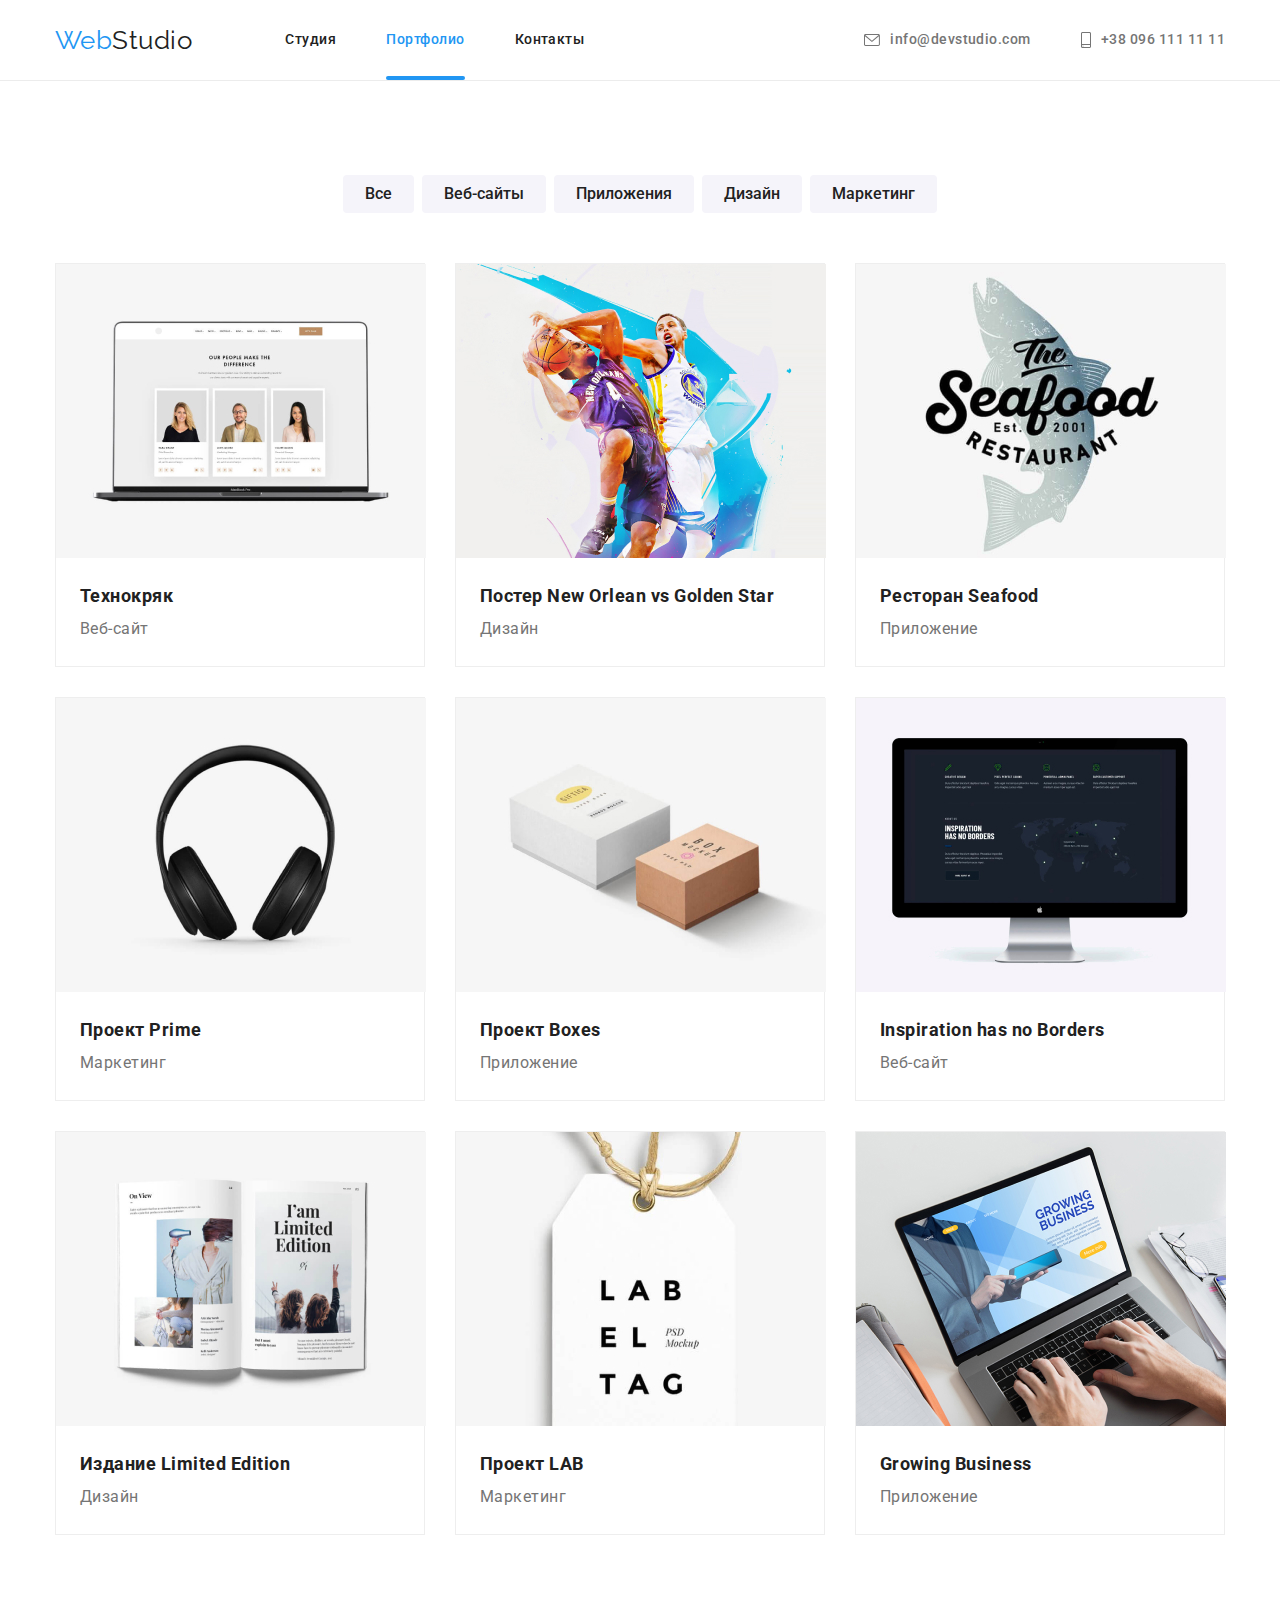
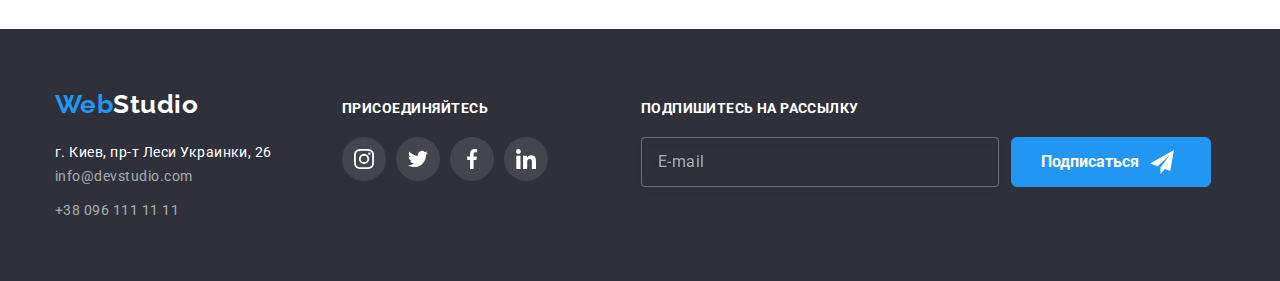
==== portfolio.html @ 1f278dd3 "copied all aspects" ====
<!DOCTYPE html>
<html lang="ru">
<head>
    <meta charset="UTF-8">
    <meta http-equiv="X-UA-Compatible" content="IE=edge">
    <meta name="viewport" content="width=device-width, initial-scale=1.0">
    <link href="https://fonts.googleapis.com/css2?family=Raleway:wght@700&family=Roboto:wght@400;500;700;900&display=swap"
            rel="stylesheet">
    <link rel="stylesheet" href="https://cdnjs.cloudflare.com/ajax/libs/modern-normalize/1.1.0/modern-normalize.min.css">
    <link rel="stylesheet" href="./css/styles.css">
    <title>Portfolio</title>
</head>
<body>

<main>
    <header class="page-header">
        <div class="container main-nav">
            <a href="index.html" class="logo"><span class="title">Web</span>Studio</a>
            <nav>
                <ul class="site-nav list">
                    <li class="item"><a href="./index.html" class="site-nav-link">Студия</a></li>
                    <li class="item"><a href="./portfolio.html" class="site-nav-link current">Портфолио</a></li>
                    <li class="item"><a href="" class="site-nav-link">Контакты</a></li>
                </ul>
            </nav>
            <ul class="nav-contact list">
                <li class="item"><a class="nav-contact-link mail" href="mailto:info@devstudio.com">
                        <svg class="nav-contact-icon" width="16" height="12">
                            <use href="./imgs/sprite.svg#envelope"></use>
                        </svg>
                        info@devstudio.com</a></li>
                <li class="item"><a class="nav-contact-link phone" href="tel:+380961111111">
                        <svg class="nav-contact-icon" width="10" height="16">
                            <use href="./imgs/sprite.svg#smartphone"></use>
                        </svg>
                        +38 096 111 11 11</a></li>
            </ul>
        </div>
        
        <div class="border"></div>
    </header>
        <section class="section">
            <div class="container">
                <ul class="select-list list">
                    <li class="item"><button type="button" class="select-button">Все</button></li>
                    <li class="item"><button type="button" class="select-button">Веб-сайты</button></li>
                    <li class="item"><button type="button" class="select-button">Приложения</button></li>
                    <li class="item"><button type="button" class="select-button">Дизайн</button></li>
                    <li class="item"><button type="button" class="select-button">Маркетинг</button></li>
                </ul>
            </div>
                <div class="container">
                    <ul class="portfolio-list list">
                        <li class="item">
                            <div class="portfolio-img">
                                <img src="./imgs/techno.jpg" alt="Технокряк" width="370" height="294">
                                <div class="overlay">
                                    <p>Технокряк это современная площадка распространения коронавируса. Компании используют эту платформу для
                                        цифрового
                                        шпионажа и атак на защищённые сервера конкурентов.</p>
                                </div>
                            </div>
                            <div class="portfolio-content">
                                <h3 class="portfolio-title">Технокряк</h3>
                                <p class="portfolio-text">Веб-сайт</p>
                            </div>
                        </li>
                        <li class="item">
                            <div class="portfolio-img">
                                <img src="./imgs/ball.jpg" alt="Постер Баскетбольной Игры" width="370" height="294">
                                <div class="overlay">
                                    <p>Технокряк это современная площадка распространения коронавируса. Компании используют эту платформу для
                                        цифрового
                                        шпионажа и атак на защищённые сервера конкурентов.</p>
                                </div>
                            </div>
                            <div class="portfolio-content">
                                <h3 class="portfolio-title">Постер New Orlean vs Golden Star</h3>
                                <p class="portfolio-text">Дизайн</p>
                            </div>
                        </li>
                        <li class="item">
                            <div class="portfolio-img">
                                <img src="./imgs/seafood.jpg" alt="Логотип ресторана сифуд" width="370" height="294">
                                <div class="overlay">
                                    <p>Технокряк это современная площадка распространения коронавируса. Компании используют эту платформу для
                                        цифрового
                                        шпионажа и атак на защищённые сервера конкурентов.</p>
                                </div>
                            </div>
                            <div class="portfolio-content">
                                <h3 class="portfolio-title">Ресторан Seafood</h3>
                                <p class="portfolio-text">Приложение</p>
                            </div>
                        </li>
                        <li class="item">
                            <div class="portfolio-img">
                                <img src="./imgs/headphones.jpg" alt="Наушники" width="370" height="294">
                                <div class="overlay">
                                    <p>Технокряк это современная площадка распространения коронавируса. Компании используют эту платформу для
                                        цифрового
                                        шпионажа и атак на защищённые сервера конкурентов.</p>
                                </div>
                            </div>
                            <div class="portfolio-content">
                                <h3 class="portfolio-title">Проект Prime</h3>
                                <p class="portfolio-text">Маркетинг</p>
                            </div>
                        </li>
                        <li class="item">
                            <div class="portfolio-img">
                                <img src="./imgs/boxes.jpg" alt="Коробки" width="370" height="294">
                                <div class="overlay">
                                    <p>Технокряк это современная площадка распространения коронавируса. Компании используют эту платформу для
                                        цифрового
                                        шпионажа и атак на защищённые сервера конкурентов.</p>
                                </div>
                            </div>
                            <div class="portfolio-content">
                                <h3 class="portfolio-title">Проект Boxes</h3>
                                <p class="portfolio-text">Приложение</p>
                            </div>
                        </li>
                        <li class="item">
                            <div class="portfolio-img">
                                <img src="./imgs/insp.jpg" alt="Компьютер" width="370" height="294">
                                <div class="overlay">
                                    <p>Технокряк это современная площадка распространения коронавируса. Компании используют эту платформу для
                                        цифрового
                                        шпионажа и атак на защищённые сервера конкурентов.</p>
                                </div>
                            </div>
                            <div class="portfolio-content">
                                <h3 class="portfolio-title">Inspiration has no Borders</h3>
                                <p class="portfolio-text">Веб-сайт</p>
                            </div>
                        </li>
                        <li class="item">
                            <div class="portfolio-img">
                                <img src="./imgs/limited-edition.jpg" alt="Журнал" width="370" height="294">
                                <div class="overlay">
                                    <p>Технокряк это современная площадка распространения коронавируса. Компании используют эту платформу для
                                        цифрового
                                        шпионажа и атак на защищённые сервера конкурентов.</p>
                                </div>
                            </div>
                            <div class="portfolio-content">
                                <h3 class="portfolio-title">Издание Limited Edition</h3>
                                <p class="portfolio-text">Дизайн</p>
                            </div>
                        </li>
                        <li class="item">
                            <div class="portfolio-img">
                                <img src="./imgs/lab-tag.jpg" alt="Лейбл" width="370" height="294">
                                <div class="overlay">
                                    <p>Технокряк это современная площадка распространения коронавируса. Компании используют эту платформу для
                                        цифрового
                                        шпионажа и атак на защищённые сервера конкурентов.</p>
                                </div>
                            </div>
                            <div class="portfolio-content">
                                <h3 class="portfolio-title">Проект LAB</h3>
                                <p class="portfolio-text">Маркетинг</p>
                            </div>
                        </li>
                        <li class="item">
                            <div class="portfolio-img">
                                <img src="./imgs/business.jpg" alt="Лэптоп" width="370" height="294">
                                <div class="overlay">
                                    <p>Технокряк это современная площадка распространения коронавируса. Компании используют эту платформу для
                                        цифрового
                                        шпионажа и атак на защищённые сервера конкурентов.</p>
                                </div>
                            </div>
                            <div class="portfolio-content">
                                <h3 class="portfolio-title">Growing Business</h3>
                                <p class="portfolio-text">Приложение</p>
                            </div>
                        </li>
                    </ul>
                </div>
        </section>


    </main>

    <footer class="foot">
        <div class="container container-footer">
            <div class="footer">
                <a href="./index.html" class="foot-logo"><span class="title">Web</span>Studio</a>
                <ul class="foot-list list">
                    <li>
                        <address class="foot-address">г. Киев, пр-т Леси Украинки, 26</address>
                    </li>
                    <li class="item"><a href="mailto:info@devstudio.com" class="foot-contact-link">info@devstudio.com</a>
                    </li>
                    <li class="item"><a href="tel:+380961111111" class="foot-contact-link">+38 096 111 11 11</a></li>
                </ul>
            </div>
            <div class="footer footer-join">
                <h2 class="join-title">присоединяйтесь</h2>
                <ul class="join-list list">
                    <li class="item">
                        <a class="footer-join-link" href="">
                            <svg class="join-logo" width="20px" height="20px">
                                <use href="./imgs/sprite.svg#instagram"></use>
                            </svg>
                        </a>
                    </li>
                    <li class="item">
                        <a class="footer-join-link" href="">
                            <svg class="join-logo" width="20px" height="20px">
                                <use href="./imgs/sprite.svg#twitter"></use>
                            </svg>
                        </a>
                    </li>
                    <li class="item">
                        <a class="footer-join-link" href="">
                            <svg class="join-logo" width="20px" height="20px">
                                <use href="./imgs/sprite.svg#facebook"></use>
                            </svg>
                        </a>
                    </li>
                    <li class="item">
                        <a class="footer-join-link" href="">
                            <svg class="join-logo" width="20px" height="20px">
                                <use href="./imgs/sprite.svg#linkedin"></use>
                            </svg>
                        </a>
                    </li>
                </ul>
            </div>
            <div class="footer footer-singup">
                <h2 class="signup-title">
                    Подпишитесь на рассылку</h2>
                <form class="signup-form">
                    <label for="signup-label"></label>
                    <input type="mail" class="signup-input" name="mail" id="mail" placeholder="E-mail">
                    <button type="submit" class="signup-button">Подписаться
                        <svg class="signup-icon" width="24" height="24">
                            <use href="./imgs/sprite.svg#send-icon"></use>
                        </svg>
                    </button>
                </form>
            </div>
        </div>
    </footer>

    
</body>
</html>
---- css/styles.css ----
/* main text color #212121 */
/* secondary text color #757575 */
/* accent color #2196F3 */
/* white #ffffff */
/* main bgc #E5E5E5 */
/* footer bcg #ffffff */
/* hero+footer bcg #2F303A */
/* sect our team bcg #F5F4FA */
:root {
  --title-text-color: #212121;
  --secondary-text-color: #757575;
  --accent-color: #2196f3;
  --white-color: #ffffff;
  --timing-function: cubic-bezier(0.4, 0, 0.2, 1);
}

/* body */
body {
  color: var(--secondary-text-color);
  background-color: var(--white-color);
  font-style: normal;
  font-weight: 400;
  font-family: roboto;
  letter-spacing: 0.03em;
}

h1,
h2,
h3,
h4,
h5,
h6 {
  margin: 0;
}

p {
  margin: 0;
  padding: 0;
}

.section {
  padding-top: 94px;
  padding-bottom: 94px;
}

.padding {
  padding-top: 94px;
}

.section-title {
  margin-bottom: 50px;
  margin-top: 0;

  color: var(--title-text-color);
  font-weight: 700;
  font-size: 36px;
  line-height: 1.67;
  text-align: center;
}

.section.no-padding {
  padding-top: 0;
}

.container {
  /* outline: 1px solid tomato; */

  margin-left: auto;
  margin-right: auto;
  width: 1200px;
  padding-right: 15px;
  padding-left: 15px;
}

.list {
  margin: 0;
  padding: 0;

  list-style: none;
}

.site-nav-link.current {
  color: var(--accent-color);
}

/* logo */

.title {
  color: var(--accent-color);
  font-family: raleway;
  font-size: 26px;
  line-height: 1.19;
}
.logo {
  color: var(--title-text-color);
  font-family: raleway;
  font-size: 26px;
  line-height: 1.19;
  text-decoration: none;

  margin-right: 93px;
}

/* nav */

.main-nav {
  display: flex;
  align-items: center;
}

.site-nav {
  display: flex;
}

.site-nav > .item:not(:last-child) {
  margin-right: 50px;
}

/* .site-nav-link:not(:last-child) {
  margin-left: 25px;
} */

.nav-contact {
  display: flex;
  margin-left: auto;
  justify-content: flex-end;
}

.nav-contact > .item:not(:last-child) {
  margin-right: 50px;
}

.site-nav-link {
  position: relative;

  display: block;
  padding-top: 32px;
  padding-bottom: 32px;

  text-decoration: none;
  color: var(--title-text-color);
  font-weight: 500;
  font-size: 14px;
  line-height: 1.14;

  transition: color 250ms var(--timing-function);
}

.site-nav-link:hover,
.site-nav-link:focus {
  color: var(--accent-color);
  text-decoration: none;
}

.site-nav-link.current::after {
  content: "";
  position: absolute;
  bottom: 0;
  left: 0;

  width: 100%;
  height: 4px;
  display: block;

  background-color: var(--accent-color);
  border-radius: 4px;
}

.nav-contact-link {
  display: inline-flex;
  align-items: center;

  padding-top: 32px;
  padding-bottom: 32px;

  color: var(--secondary-text-color);
  fill: var(--secondary-text-color);
  text-decoration: none;

  font-weight: 500;
  font-size: 14px;
  line-height: 1.14;

  transition: color 250ms var(--timing-function),
    fill 250ms var(--timing-function);
}

.nav-contact-icon {
  margin-right: 10px;
}

.nav-contact-link:hover,
.nav-contact-link:focus {
  color: var(--accent-color);
  text-decoration: none;
  fill: var(--accent-color);
}

/* hero */

.hero {
  text-align: center;

  padding-top: 200px;
  padding-bottom: 200px;

  max-width: 1600px;
  height: 600px;
  background-image: linear-gradient(
      to right,
      rgba(47, 48, 58, 0.4),
      rgba(47, 48, 58, 0.4)
    ),
    url(../imgs/hero-bcg.jpg);

  background-position: center;
  background-size: cover;
  background-repeat: no-repeat;
  background-color: #2f303a;

  margin: 0 auto;
}

.hero-title {
  color: var(--white-color);

  font-weight: 900;
  font-size: 44px;
  line-height: 1.36;

  margin-top: 0;
  margin-bottom: 30px;

  text-align: center;
  text-transform: uppercase;
}

.button {
  display: inline-block;
  border: 1px solid var(--accent-color);
  border-radius: 6px;
  padding: 10px 32px;
  min-width: 200px;

  font-family: roboto;
  font-weight: 700;
  font-size: 16px;
  line-height: 1.87;

  text-align: center;

  cursor: pointer;

  background-color: var(--accent-color);
  color: var(--white-color);
}

/* spec */

.spec-list {
  display: flex;
  width: 1170px;
}

.spec-list > .item:not(:last-child) {
  margin-right: 30px;
}

.spec-list-title {
  color: var(--title-text-color);

  font-weight: 700;
  font-size: 14px;
  line-height: 1.14;
  text-transform: uppercase;

  margin-bottom: 10px;
}

.spec-list > .item {
  width: 270px;
  padding: 0;
}

.spec-list > .item::before {
  margin-bottom: 30px;
}

.spec-list > .item:nth-child(1):before {
  display: block;
  content: "";
  background-image: url(../imgs/attention-detail.svg);
  width: 270px;
  height: 120px;
  background-position: center;
  background-size: contain;
}

.spec-list > .item:nth-child(2):before {
  display: block;
  content: "";
  background-image: url(../imgs/punctuality.svg);
  width: 270px;
  height: 120px;
  background-position: center;
  background-size: contain;
}

.spec-list > .item:nth-child(3):before {
  display: block;
  content: "";
  background-image: url(../imgs/planning.svg);
  width: 270px;
  height: 120px;
  background-position: center;
  background-size: contain;
}

.spec-list > .item:nth-child(4):before {
  display: block;
  content: "";
  background-image: url(../imgs/modern-tech.svg);
  width: 270px;
  height: 120px;
  background-position: center;
  background-size: contain;
}

.spec-list-text {
  font-size: 14px;
  line-height: 1.71;
  margin: 0;
}

/* work */

.work-list {
  display: flex;
}

.work-list > .item {
  width: 370px;
  margin-bottom: 0;
}

.work-list > .item:not(:last-child) {
  margin-right: 30px;
}

/* team */

.team-list {
  display: flex;
  margin-right: auto;
  margin-left: auto;
}

.team-name,
.team-text {
  text-align: center;
}

.team-list > .item:not(:last-child) {
  margin-right: 30px;
}

.team-list > .item {
  background-color: var(--white-color);
  box-shadow: 0px 1px 3px rgba(0, 0, 0, 0.12), 0px 1px 1px rgba(0, 0, 0, 0.14),
    0px 2px 1px rgba(0, 0, 0, 0.2);
}

.team-bcg {
  background-color: #f5f4fa;
}

.team-name {
  margin-bottom: 10px;
  padding: 0;

  color: var(--title-text-color);

  font-weight: 500;
  font-size: 16px;
  line-height: 1.19;
  text-decoration: none;
}

.team-text {
  padding: 0;
  margin-bottom: 16px;

  color: var(--secondary-text-color);

  font-size: 16px;
  line-height: 1.19;
  text-decoration: none;
}

.team-link-list {
  display: flex;
  justify-content: center;
}

.team-info {
  padding-top: 30px;
  padding-bottom: 30px;
}

.team-link-list > .item:not(:last-child) {
  margin-right: 10px;
}

.social-link {
  display: inline-block;
  background-color: transparent;
  width: 44px;
  height: 44px;
  border-radius: 50%;

  transition: background-color 250ms var(--timing-function);
}

.social-link:hover,
.social-link:focus {
  width: 44px;
  height: 44px;
  background-color: var(--accent-color);
}

.social-link:hover .link-icon,
.social-link:focus .link-icon {
  fill: var(--white-color);
}

.link-icon {
  margin: 12px;
  fill: #afb1b8;

  transition: fill 250ms var(--timing-function);
}

/* clients */

.clients-list {
  display: flex;
  justify-content: center;
}

.clients-list > .item:not(:last-child) {
  margin-right: 30px;
}

/* .clients-list > .item {
  border: 1px solid #afb1b8;
  border-radius: 4px;
} */

/* .clients-list > .item:hover,
.clients-list > .item:focus {
  border-color: var(--accent-color);
} */

.client-link {
  display: inline-block;

  width: 170px;
  height: 92px;

  fill: #afb1b8;
  border: 1px solid #afb1b8;
  border-radius: 4px;

  transition: fill 250ms var(--timing-function),
    border-color 250ms var(--timing-function);
}

.client-link:hover,
.client-link:focus {
  fill: var(--accent-color);

  border-color: var(--accent-color);
}

/* .clients-icon {
  fill: #afb1b8;

  border: 1px solid #afb1b8;

  border-radius: 4px;
} */

/* .clients-icon:hover,
.clients-icon:focus {
  fill: var(--accent-color);

  border-color: var(--accent-color);
} */

/* footer */

.foot {
  background-color: #2f303a;
  height: 252px;

  padding-top: 60px;
  padding-bottom: 60px;
}

.container-footer {
  display: flex;

  align-items: baseline;
}

.foot-address {
  color: var(--white-color);

  font-style: normal;
  font-size: 14px;
  line-height: 1.74;
}

.foot-logo {
  display: inline-block;
  margin-bottom: 20px;

  color: var(--white-color);
  font-family: Raleway;
  font-weight: 700;
  font-size: 26px;
  line-height: 1.19;
  text-decoration: none;
}

.foot-contact-link {
  display: inline-block;
  color: rgba(255, 255, 255, 0.6);

  font-weight: 400;
  font-size: 14px;
  line-height: 1.74;
  text-decoration: none;

  transition: color 250ms var(--timing-function);
}

.foot-list > .item:not(:last-child) {
  margin-bottom: 9px;
}

.foot-contact-link:hover,
.foot-contact-link:focus {
  color: var(--accent-color);
  text-decoration: none;
}

/* join */

.footer {
  display: flex;

  flex-direction: column;
}

.footer-join {
  margin-left: 70px;
}

.join-title {
  color: var(--white-color);
  text-transform: uppercase;
  font-weight: 700;
  font-size: 14px;
  line-height: 1.14;

  margin-bottom: 20px;
}

.join-list {
  display: flex;
  justify-content: center;
}

.join-list > .item:not(:last-child) {
  margin-right: 10px;
}

.footer-join-link {
  display: inline-block;

  background-color: rgba(255, 255, 255, 0.1);
  width: 44px;
  height: 44px;
  border-radius: 50%;

  transition: background-color 250ms var(--timing-function);
}

.footer-join-link:hover,
.footer-join-link:focus {
  background-color: var(--accent-color);
  width: 44px;
  height: 44px;
  border-radius: 50%;
}

.join-logo {
  margin: 12px;
  fill: var(--white-color);
}

/* portfolio */

.select-list {
  display: flex;
  margin-bottom: 50px;
  justify-content: center;
}

.select-list > .item:not(:last-child) {
  margin-right: 8px;
}

.select-button {
  padding-top: 6px;
  padding-bottom: 6px;
  padding-left: 22px;
  padding-right: 22px;

  border: transparent;
  border-radius: 4px;
}

/* portfolio buttons */

.select-button {
  background-color: #f5f4fa;
  color: var(--title-text-color);
  font-family: Roboto;
  font-style: normal;
  font-weight: 500;
  font-size: 16px;
  line-height: 1.62;

  transition: background-color 250ms var(--timing-function),
    color 250ms var(--timing-function);
}

.select-button:hover,
.select-button:focus {
  background-color: var(--accent-color);
  color: var(--white-color);
  cursor: pointer;
}

/* portfolio list */
.portfolio-title {
  color: var(--title-text-color);

  font-weight: 700;
  font-size: 18px;
  line-height: 2;
}

.portfolio-content {
  padding-top: 20px;
  padding-bottom: 20px;
  padding-left: 24px;
}

.portfolio-text {
  font-size: 16px;
  line-height: 1.88;
}

.portfolio-list {
  display: flex;
  flex-wrap: wrap;
}

.portfolio-list > .item:not(:nth-child(3n)) {
  margin-right: 30px;
}

.portfolio-list > .item {
  /* margin-bottom: 30px; */
  width: 370px;
  height: 404px;
  border: 1px solid rgba(238, 238, 238, 1);

  transition: box-shadow 250ms var(--timing-function);
}

.portfolio-list > .item:nth-child(-n + 6) {
  margin-bottom: 30px;
}

.portfolio-list > .item:hover {
  box-shadow: 0px 1px 1px rgba(0, 0, 0, 0.12), 0px 4px 4px rgba(0, 0, 0, 0.06),
    1px 4px 6px rgba(0, 0, 0, 0.16);
}

.portfolio-img {
  overflow: hidden;
  position: relative;
  width: 370px;
  height: 294px;
}

.overlay {
  position: absolute;
  top: 0;
  bottom: 0;
  width: 100%;
  height: 100%;
  background-color: rgba(33, 150, 243, 0.9);
  transform: translateY(100%);
  transition: transform 250ms var(--timing-function);
}

.portfolio-list > .item:hover .overlay {
  transform: translateY(0);
}

.overlay > p {
  color: var(--white-color);
  padding: 0;
  margin: 63px 24px;
  font-size: 18px;
  line-height: 1.56;
}

.border {
  border-bottom: 1px solid rgba(236, 236, 236, 1);
  width: 100%;
}

/* backdrop + modal */
.backdrop {
  position: fixed;
  top: 0;
  left: 0;
  width: 100%;
  height: 100%;

  background-color: rgba(0, 0, 0, 0.2);

  opacity: 1;

  transition: opacity 250ms var(--timing-function);
}

.backdrop.is-hidden {
  opacity: 0;
  pointer-events: none;
}

.backdrop.is-hidden .modal {
  transform: translate(-50%, -50%) scale(0.9);
}

.modal {
  position: absolute;
  top: 50%;
  left: 50%;
  transform: translate(-50%, -50%) scale(1);
  min-width: 528px;
  min-height: 581px;

  border-radius: 4px;

  background-color: #fff;

  transition: transform 250ms var(--timing-function);
}

.close-button {
  position: absolute;
  top: 8px;
  right: 8px;
  background-color: transparent;
  width: 30px;
  height: 30px;
  border: 1px solid rgba(0, 0, 0, 0.1);
  border-radius: 50%;
}

.close-button:hover .close-icon,
.close-button:focus .close-icon {
  fill: var(--accent-color);
}

.close-icon {
  position: absolute;
  top: 8px;
  right: 8px;
  fill: black;
}

/* -----FORM----- */

.modal-content {
  padding-top: 50px;
  padding-left: 30px;
  padding-right: 30px;
  padding-bottom: 30px;
}

.modal-title {
  color: var(--title-text-color);
  font-weight: 700;
  font-size: 20px;
  line-height: 1.15;
  text-align: center;
}

.callback-form {
  width: 448px;

  margin-top: 12px;
  margin-right: auto;
  margin-left: auto;
}

.form-field {
  position: relative;
  display: flex;
  flex-direction: column;
  margin-bottom: 10px;
  transition: color 250ms var(--timing-function);
}

.form-field:hover,
.form-field:focus {
  color: var(--accent-color);
}

.form-field label {
  color: var(--secondary-text-color);

  margin-bottom: 4px;

  font-size: 12px;
  line-height: 1.16;
}

.input-wrap {
  position: relative;
}

.form-input {
  width: 448px;
  height: 40px;

  padding: 12px;

  padding-left: 42px;

  font-size: 12px;
  line-height: 1.16;

  border: 1px solid rgba(33, 33, 33, 0.2);
  border-radius: 4px;
}

.form-input:focus {
  border: 1px solid var(--accent-color);

  outline: none;
}

.form-field:focus-within .form-icon {
  fill: var(--accent-color);
}

.form-field:focus-within {
  border-color: var(--accent-color);
}

.form-field textarea {
  position: relative;

  width: 448px;
  height: 120px;

  font-size: 12px;

  padding: 12px;

  border: 1px solid rgba(33, 33, 33, 0.2);
  border-radius: 4px;

  resize: none;
}

.form-field textarea:focus {
  border: 1px solid var(--accent-color);
  outline: none;
}

.form-field textarea::placeholder {
  color: rgba(117, 117, 117, 0.5);
  font-size: 12px;
  line-height: 1.16;
}

.form-icon {
  position: absolute;
  top: 50%;
  left: 12px;

  transform: translateY(-50%);

  fill: var(--title-text-color);
}

.policy-form {
  text-align: center;
  font-weight: 400;
  font-size: 14px;
  line-height: 1.71;
  letter-spacing: 0.03em;

  margin-top: 20px;
  margin-bottom: 30px;
}

.checkbox {
  -webkit-appearance: none;
  -moz-appearance: none;
  appearance: none;

  position: absolute;
}

.policy-form label {
  display: inline-flex;
  align-items: center;
}

.policy-icon {
  display: inline-block;

  align-items: center;

  margin-right: 8.38px;

  border: 2px solid black;
  width: 16px;
  height: 15px;
  border-radius: 2px;
}

.checkbox:checked + .policy-icon {
  border-color: transparent;
  background-color: var(--accent-color);

  background-image: url(../imgs/check.svg);
  padding: 3px;
  background-size: contain;
  /* background-origin: border-box; */

  background-repeat: no-repeat;
  border-radius: 2px;
}

.agreement-link {
  display: inline;

  color: var(--accent-color);

  margin-left: 5px;
}

.submit-button {
  width: 200px;
  height: 50px;

  margin-left: 124px;

  box-shadow: 0px 4px 4px rgba(0, 0, 0, 0.15);
}

/* ----SIGNUP ------*/

.signup-title {
  margin-left: 93px;
  margin-bottom: 20px;

  font-weight: 700;
  font-size: 14px;
  line-height: 1.14;
  letter-spacing: 0.03em;
  text-transform: uppercase;

  color: #ffffff;
}

.signup-form {
  margin-left: 93px;

  display: flex;

  align-items: center;
}

.signup-input {
  height: 50px;
  width: 358px;

  padding-left: 16px;

  color: var(--white-color);

  background-color: transparent;

  border: 1px solid rgba(255, 255, 255, 0.3);
  filter: drop-shadow(0px 4px 4px rgba(0, 0, 0, 0.15));
  border-radius: 4px;
}

.signup-input::placeholder {
  font-weight: normal;
  font-size: 16px;
  line-height: 1.25;
  letter-spacing: 0.03em;

  color: rgba(255, 255, 255, 0.6);
}

.signup-input:focus {
  border: 1px solid var(--accent-color);
  outline: none;
}

.signup-button {
  display: flex;
  align-items: center;

  margin-left: 12px;

  border: 1px solid var(--accent-color);
  border-radius: 6px;
  padding-top: 10px;
  padding-bottom: 10px;
  padding-left: 29px;

  width: 200px;
  height: 50px;

  font-family: roboto;
  font-weight: 700;
  font-size: 16px;
  line-height: 1.87;

  text-align: center;

  cursor: pointer;

  background-color: var(--accent-color);
  color: var(--white-color);
  fill: var(--white-color);
}

.signup-icon {
  margin-left: 11px;
}
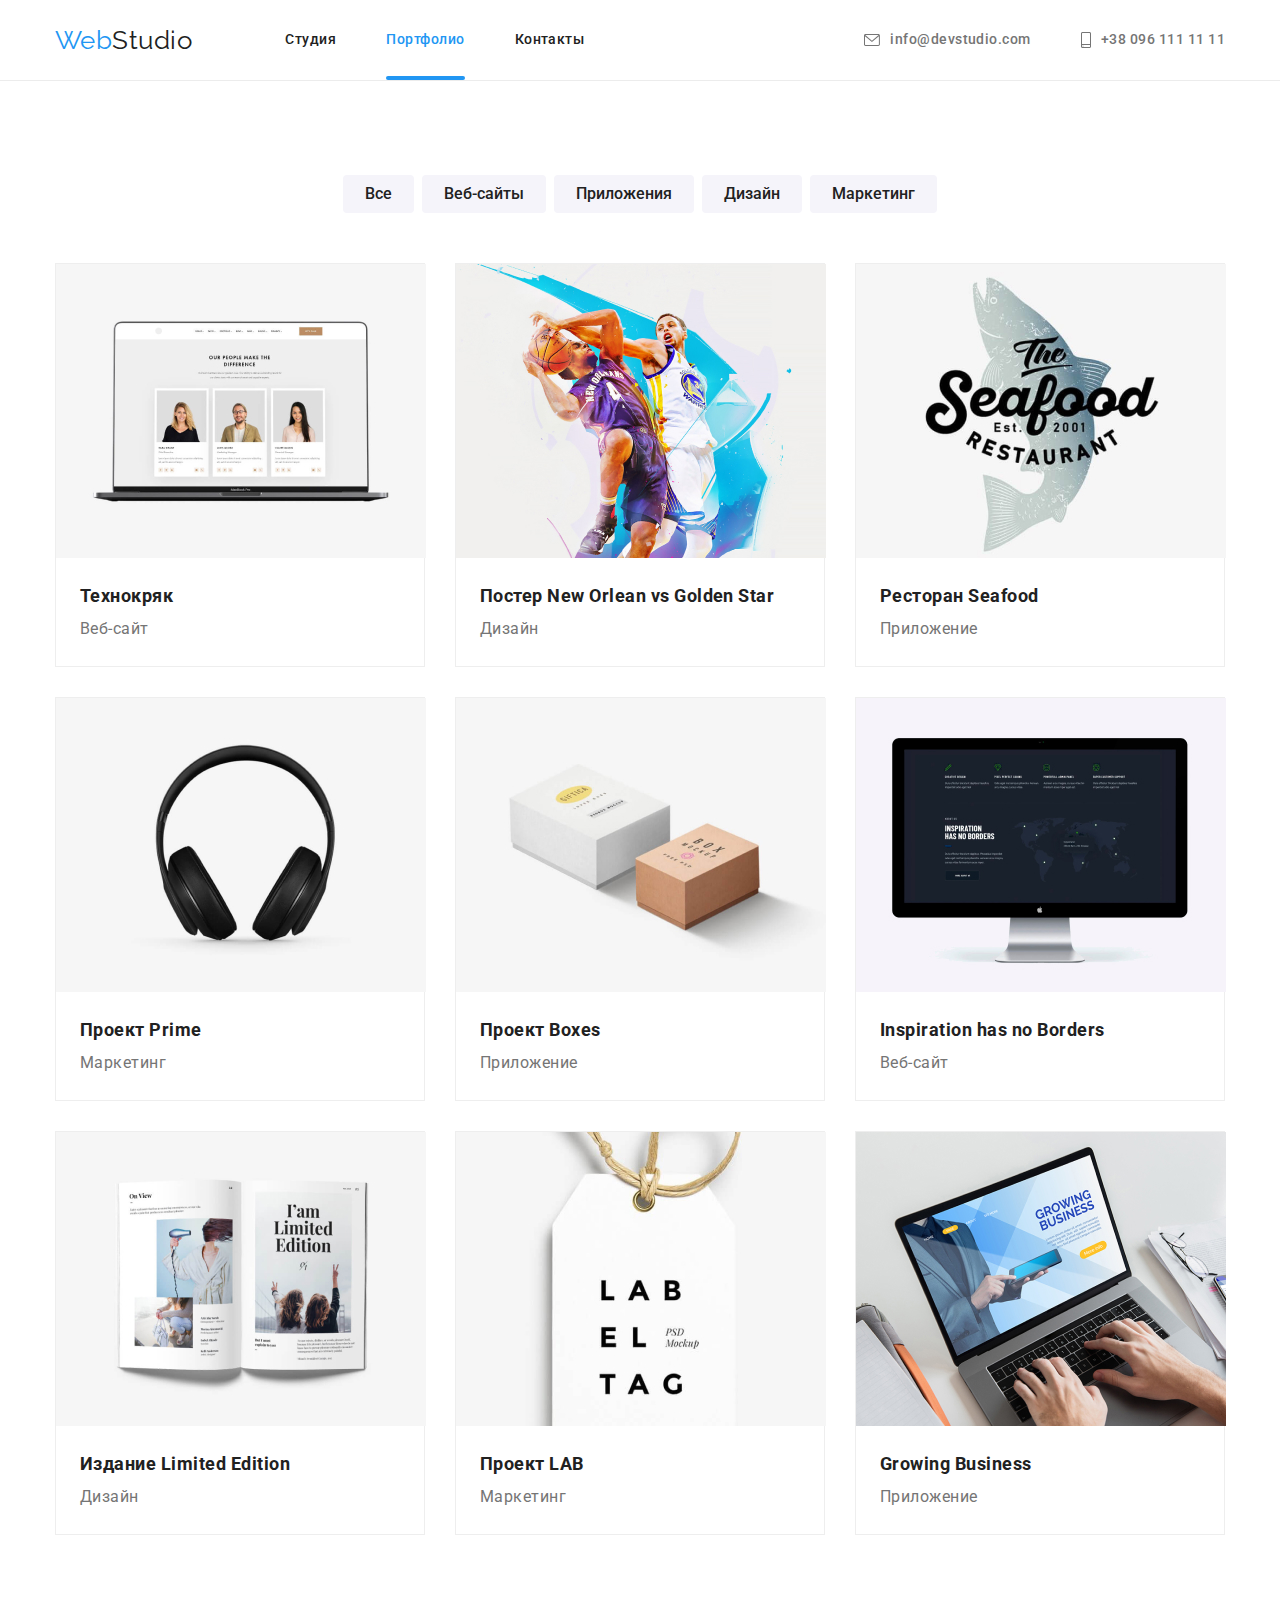
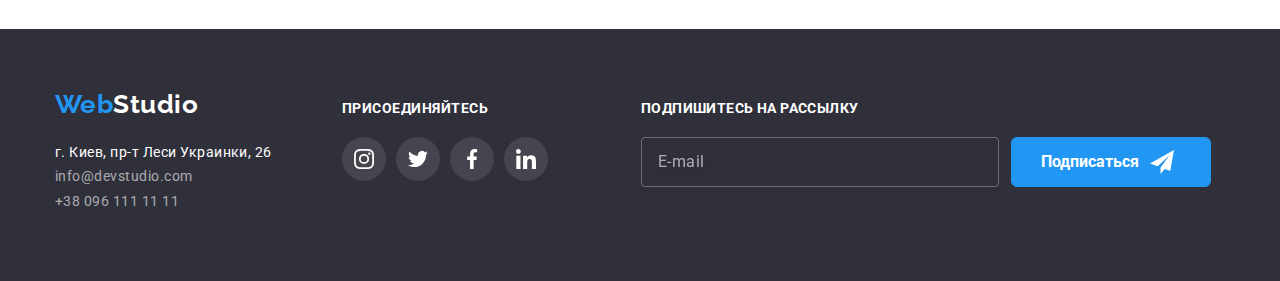
==== commit 0349f2c8: "finished sass" ====
--- a/portfolio.html
+++ b/portfolio.html
@@ -7,7 +7,7 @@
     <link href="https://fonts.googleapis.com/css2?family=Raleway:wght@700&family=Roboto:wght@400;500;700;900&display=swap"
             rel="stylesheet">
     <link rel="stylesheet" href="https://cdnjs.cloudflare.com/ajax/libs/modern-normalize/1.1.0/modern-normalize.min.css">
-    <link rel="stylesheet" href="./css/styles.css">
+    <link rel="stylesheet" href="./css/main.css">
     <title>Portfolio</title>
 </head>
 <body>
--- a/css/main.css
+++ b/css/main.css
@@ -0,0 +1,894 @@
+h1,
+h2,
+h3,
+h4,
+h5,
+h6 {
+  margin: 0;
+}
+
+p {
+  margin: 0;
+  padding: 0;
+}
+
+ul {
+  margin: 0;
+}
+
+img {
+  display: block;
+}
+
+button {
+  cursor: pointer;
+}
+
+body {
+  color: var(--secondary-text-color);
+  background-color: var(--white-color);
+  font-style: normal;
+  font-weight: 400;
+  font-family: roboto;
+  letter-spacing: 0.03em;
+}
+
+.list {
+  margin: 0;
+  padding: 0;
+  list-style: none;
+}
+
+.container {
+  margin-left: auto;
+  margin-right: auto;
+  width: 1200px;
+  padding-right: 15px;
+  padding-left: 15px;
+}
+
+.section-title {
+  margin-bottom: 50px;
+  margin-top: 0;
+  color: var(--title-text-color);
+  font-weight: 700;
+  font-size: 36px;
+  line-height: 1.67;
+  text-align: center;
+}
+
+.button {
+  display: inline-block;
+  border: 1px solid var(--accent-color);
+  border-radius: 6px;
+  padding: 10px 32px;
+  min-width: 200px;
+  font-family: roboto;
+  font-weight: 700;
+  font-size: 16px;
+  line-height: 1.87;
+  text-align: center;
+  cursor: pointer;
+  background-color: var(--accent-color);
+  color: var(--white-color);
+}
+
+.backdrop {
+  position: fixed;
+  top: 0;
+  left: 0;
+  width: 100%;
+  height: 100%;
+  background-color: rgba(0, 0, 0, 0.2);
+  opacity: 1;
+  transition: opacity 250ms var(--timing-function);
+}
+
+.backdrop.is-hidden {
+  opacity: 0;
+  pointer-events: none;
+}
+
+.backdrop.is-hidden .modal {
+  transform: translate(-50%, -50%) scale(0.9);
+}
+
+.modal {
+  position: absolute;
+  top: 50%;
+  left: 50%;
+  transform: translate(-50%, -50%) scale(1);
+  min-width: 528px;
+  min-height: 581px;
+  border-radius: 4px;
+  background-color: #fff;
+  transition: transform 250ms var(--timing-function);
+}
+
+.close-button {
+  position: absolute;
+  top: 8px;
+  right: 8px;
+  background-color: transparent;
+  width: 30px;
+  height: 30px;
+  border: 1px solid rgba(0, 0, 0, 0.1);
+  border-radius: 50%;
+}
+
+.close-button:hover .close-icon,
+.close-button:focus .close-icon {
+  fill: var(--accent-color);
+}
+
+.close-icon {
+  position: absolute;
+  top: 8px;
+  right: 8px;
+  fill: black;
+}
+
+:root {
+  --title-text-color: #212121;
+  --secondary-text-color: #757575;
+  --accent-color: #2196f3;
+  --white-color: #ffffff;
+  --timing-function: cubic-bezier(0.4, 0, 0.2, 1);
+}
+
+.section {
+  padding-top: 94px;
+  padding-bottom: 94px;
+}
+
+.padding {
+  padding-top: 94px;
+}
+
+.section.no-padding {
+  padding-top: 0;
+}
+
+/* -----HEADER------ */
+.site-nav-link.current {
+  color: var(--accent-color);
+}
+
+.site-nav-link.current::after {
+  content: '';
+  position: absolute;
+  bottom: 0;
+  left: 0;
+  width: 100%;
+  height: 4px;
+  display: block;
+  background-color: var(--accent-color);
+  border-radius: 4px;
+}
+
+.title {
+  color: var(--accent-color);
+  font-family: raleway;
+  font-size: 26px;
+  line-height: 1.19;
+}
+
+.logo {
+  color: var(--title-text-color);
+  font-family: raleway;
+  font-size: 26px;
+  line-height: 1.19;
+  text-decoration: none;
+  margin-right: 93px;
+}
+
+.main-nav {
+  display: flex;
+  align-items: center;
+}
+
+.site-nav {
+  display: flex;
+}
+
+.site-nav .item:not(:last-child) {
+  margin-right: 50px;
+}
+
+.nav-contact {
+  display: flex;
+  margin-left: auto;
+  justify-content: flex-end;
+}
+
+.nav-contact .item:not(:last-child) {
+  margin-right: 50px;
+}
+
+.site-nav-link {
+  position: relative;
+  display: block;
+  padding-top: 32px;
+  padding-bottom: 32px;
+  text-decoration: none;
+  color: var(--title-text-color);
+  font-weight: 500;
+  font-size: 14px;
+  line-height: 1.14;
+  transition: color 250ms var(--timing-function);
+}
+
+.site-nav-link:hover, .site-nav-link:focus {
+  color: var(--accent-color);
+  text-decoration: none;
+}
+
+.nav-contact-link {
+  display: inline-flex;
+  align-items: center;
+  padding-top: 32px;
+  padding-bottom: 32px;
+  color: var(--secondary-text-color);
+  fill: var(--secondary-text-color);
+  text-decoration: none;
+  font-weight: 500;
+  font-size: 14px;
+  line-height: 1.14;
+  transition: color 250ms var(--timing-function), fill 250ms var(--timing-function);
+}
+
+.nav-contact-link:hover, .nav-contact-link:focus {
+  color: var(--accent-color);
+  text-decoration: none;
+  fill: var(--accent-color);
+}
+
+.nav-contact-icon {
+  margin-right: 10px;
+}
+
+.hero {
+  text-align: center;
+  padding-top: 200px;
+  padding-bottom: 200px;
+  max-width: 1600px;
+  height: 600px;
+  background-image: linear-gradient(to right, rgba(47, 48, 58, 0.4), rgba(47, 48, 58, 0.4)), url(../imgs/hero-bcg.jpg);
+  background-position: center;
+  background-size: cover;
+  background-repeat: no-repeat;
+  background-color: #2f303a;
+  margin: 0 auto;
+}
+
+.hero-title {
+  color: var(--white-color);
+  font-weight: 900;
+  font-size: 44px;
+  line-height: 1.36;
+  margin-top: 0;
+  margin-bottom: 30px;
+  text-align: center;
+  text-transform: uppercase;
+}
+
+.spec-list {
+  display: flex;
+  width: 1170px;
+}
+
+.spec-list .item {
+  width: 270px;
+  padding: 0;
+}
+
+.spec-list .item:not(:last-child) {
+  margin-right: 30px;
+}
+
+.spec-list .item::before {
+  margin-bottom: 30px;
+}
+
+.spec-list .item:nth-child(1):before {
+  display: block;
+  content: '';
+  background-image: url(../imgs/attention-detail.svg);
+  width: 270px;
+  height: 120px;
+  background-position: center;
+  background-size: contain;
+}
+
+.spec-list .item:nth-child(2):before {
+  display: block;
+  content: '';
+  background-image: url(../imgs/punctuality.svg);
+  width: 270px;
+  height: 120px;
+  background-position: center;
+  background-size: contain;
+}
+
+.spec-list .item:nth-child(3):before {
+  display: block;
+  content: '';
+  background-image: url(../imgs/planning.svg);
+  width: 270px;
+  height: 120px;
+  background-position: center;
+  background-size: contain;
+}
+
+.spec-list .item:nth-child(4):before {
+  display: block;
+  content: '';
+  background-image: url(../imgs/modern-tech.svg);
+  width: 270px;
+  height: 120px;
+  background-position: center;
+  background-size: contain;
+}
+
+.spec-list-title {
+  color: var(--title-text-color);
+  font-weight: 700;
+  font-size: 14px;
+  line-height: 1.14;
+  text-transform: uppercase;
+  margin-bottom: 10px;
+}
+
+.spec-list-text {
+  font-size: 14px;
+  line-height: 1.71;
+  margin: 0;
+}
+
+.work-list {
+  display: flex;
+}
+
+.work-list .item {
+  width: 370px;
+  margin-bottom: 0;
+}
+
+.work-list .item:not(:last-child) {
+  margin-right: 30px;
+}
+
+.team-list {
+  display: flex;
+  margin-right: auto;
+  margin-left: auto;
+}
+
+.team-name,
+.team-text {
+  text-align: center;
+}
+
+.team-list > .item {
+  background-color: var(--white-color);
+  box-shadow: 0px 1px 3px rgba(0, 0, 0, 0.12), 0px 1px 1px rgba(0, 0, 0, 0.14), 0px 2px 1px rgba(0, 0, 0, 0.2);
+}
+
+.team-list > .item:not(:last-child) {
+  margin-right: 30px;
+}
+
+.team-bcg {
+  background-color: #f5f4fa;
+}
+
+.team-name {
+  margin-bottom: 10px;
+  padding: 0;
+  color: var(--title-text-color);
+  font-weight: 500;
+  font-size: 16px;
+  line-height: 1.19;
+  text-decoration: none;
+}
+
+.team-text {
+  padding: 0;
+  margin-bottom: 16px;
+  color: var(--secondary-text-color);
+  font-size: 16px;
+  line-height: 1.19;
+  text-decoration: none;
+}
+
+.team-link-list {
+  display: flex;
+  justify-content: center;
+}
+
+.team-link-list .item:not(:last-child) {
+  margin-right: 10px;
+}
+
+.team-info {
+  padding-top: 30px;
+  padding-bottom: 30px;
+}
+
+.social-link {
+  display: inline-block;
+  background-color: transparent;
+  width: 44px;
+  height: 44px;
+  border-radius: 50%;
+  transition: background-color 250ms var(--timing-function);
+}
+
+.social-link:hover, .social-link:focus {
+  width: 44px;
+  height: 44px;
+  background-color: var(--accent-color);
+}
+
+.social-link:hover .link-icon, .social-link:focus .link-icon {
+  fill: var(--white-color);
+}
+
+.link-icon {
+  margin: 12px;
+  fill: #afb1b8;
+  transition: fill 250ms var(--timing-function);
+}
+
+.clients-list {
+  display: flex;
+  justify-content: center;
+}
+
+.clients-list .item:not(:last-child) {
+  margin-right: 30px;
+}
+
+.client-link {
+  display: inline-block;
+  width: 170px;
+  height: 92px;
+  fill: #afb1b8;
+  border: 1px solid #afb1b8;
+  border-radius: 4px;
+  transition: fill 250ms var(--timing-function), border-color 250ms var(--timing-function);
+}
+
+.client-link:hover, .client-link:focus {
+  fill: var(--accent-color);
+  border-color: var(--accent-color);
+}
+
+.select-list {
+  display: flex;
+  margin-bottom: 50px;
+  justify-content: center;
+}
+
+.select-list .item:not(:last-child) {
+  margin-right: 8px;
+}
+
+.select-button {
+  padding-top: 6px;
+  padding-bottom: 6px;
+  padding-left: 22px;
+  padding-right: 22px;
+  border: transparent;
+  border-radius: 4px;
+  background-color: #f5f4fa;
+  color: var(--title-text-color);
+  font-family: Roboto;
+  font-style: normal;
+  font-weight: 500;
+  font-size: 16px;
+  line-height: 1.62;
+  transition: background-color 250ms var(--timing-function), color 250ms var(--timing-function);
+}
+
+.select-button:hover, .select-button:focus {
+  background-color: var(--accent-color);
+  color: var(--white-color);
+  cursor: pointer;
+}
+
+.portfolio-title {
+  color: var(--title-text-color);
+  font-weight: 700;
+  font-size: 18px;
+  line-height: 2;
+}
+
+.portfolio-content {
+  padding-top: 20px;
+  padding-bottom: 20px;
+  padding-left: 24px;
+}
+
+.portfolio-text {
+  font-size: 16px;
+  line-height: 1.88;
+}
+
+.portfolio-list {
+  display: flex;
+  flex-wrap: wrap;
+}
+
+.portfolio-list .item {
+  width: 370px;
+  height: 404px;
+  border: 1px solid #eeeeee;
+  transition: box-shadow 250ms var(--timing-function);
+}
+
+.portfolio-list .item:not(:nth-child(3n)) {
+  margin-right: 30px;
+}
+
+.portfolio-list .item:nth-child(-n + 6) {
+  margin-bottom: 30px;
+}
+
+.portfolio-list .item:hover {
+  box-shadow: 0px 1px 1px rgba(0, 0, 0, 0.12), 0px 4px 4px rgba(0, 0, 0, 0.06), 1px 4px 6px rgba(0, 0, 0, 0.16);
+}
+
+.portfolio-list .item:hover .overlay {
+  transform: translateY(0);
+}
+
+.portfolio-list .item:hover .overlay p {
+  color: var(--white-color);
+  padding: 0;
+  margin: 63px 24px;
+  font-size: 18px;
+  line-height: 1.56;
+}
+
+.portfolio-img {
+  overflow: hidden;
+  position: relative;
+  width: 370px;
+  height: 294px;
+}
+
+.overlay {
+  position: absolute;
+  top: 0;
+  bottom: 0;
+  width: 100%;
+  height: 100%;
+  background-color: rgba(33, 150, 243, 0.9);
+  transform: translateY(100%);
+  transition: transform 250ms var(--timing-function);
+}
+
+.border {
+  border-bottom: 1px solid #ececec;
+  width: 100%;
+}
+
+.foot {
+  background-color: #2f303a;
+  height: 252px;
+  padding-top: 60px;
+  padding-bottom: 60px;
+}
+
+.container-footer {
+  display: flex;
+  align-items: baseline;
+}
+
+.foot-address {
+  color: var(--white-color);
+  font-style: normal;
+  font-size: 14px;
+  line-height: 1.74;
+}
+
+.foot-logo {
+  display: inline-block;
+  margin-bottom: 20px;
+  color: var(--white-color);
+  font-family: Raleway;
+  font-weight: 700;
+  font-size: 26px;
+  line-height: 1.19;
+  text-decoration: none;
+}
+
+.foot-contact-link {
+  display: inline-block;
+  color: rgba(255, 255, 255, 0.6);
+  font-weight: 400;
+  font-size: 14px;
+  line-height: 1.74;
+  text-decoration: none;
+  transition: color 250ms var(--timing-function);
+}
+
+.foot-contact-link .item:not(:last-child) {
+  margin-bottom: 9px;
+}
+
+.foot-list .foot-contact-link:hover, .foot-list .foot-contact-link:focus {
+  color: var(--accent-color);
+  text-decoration: none;
+}
+
+.footer {
+  display: flex;
+  flex-direction: column;
+}
+
+.footer-join {
+  margin-left: 70px;
+}
+
+.join-title {
+  color: var(--white-color);
+  text-transform: uppercase;
+  font-weight: 700;
+  font-size: 14px;
+  line-height: 1.14;
+  margin-bottom: 20px;
+}
+
+.join-list {
+  display: flex;
+  justify-content: center;
+}
+
+.join-list .item:not(:last-child) {
+  margin-right: 10px;
+}
+
+.footer-join-link {
+  display: inline-block;
+  background-color: rgba(255, 255, 255, 0.1);
+  width: 44px;
+  height: 44px;
+  border-radius: 50%;
+  transition: background-color 250ms var(--timing-function);
+}
+
+.footer-join-link:hover, .footer-join-link:focus {
+  background-color: var(--accent-color);
+  width: 44px;
+  height: 44px;
+  border-radius: 50%;
+}
+
+.footer-join-link .join-logo {
+  margin: 12px;
+  fill: var(--white-color);
+}
+
+.signup-title {
+  margin-left: 93px;
+  margin-bottom: 20px;
+  font-weight: 700;
+  font-size: 14px;
+  line-height: 1.14;
+  letter-spacing: 0.03em;
+  text-transform: uppercase;
+  color: #ffffff;
+}
+
+.signup-form {
+  margin-left: 93px;
+  display: flex;
+  align-items: center;
+}
+
+.signup-input {
+  height: 50px;
+  width: 358px;
+  padding-left: 16px;
+  color: var(--white-color);
+  background-color: transparent;
+  border: 1px solid rgba(255, 255, 255, 0.3);
+  filter: drop-shadow(0px 4px 4px rgba(0, 0, 0, 0.15));
+  border-radius: 4px;
+}
+
+.signup-input::placeholder {
+  font-weight: normal;
+  font-size: 16px;
+  line-height: 1.25;
+  letter-spacing: 0.03em;
+  color: rgba(255, 255, 255, 0.6);
+}
+
+.signup-input:focus {
+  border: 1px solid var(--accent-color);
+  outline: none;
+}
+
+.signup-button {
+  display: flex;
+  align-items: center;
+  margin-left: 12px;
+  border: 1px solid var(--accent-color);
+  border-radius: 6px;
+  padding-top: 10px;
+  padding-bottom: 10px;
+  padding-left: 29px;
+  width: 200px;
+  height: 50px;
+  font-family: roboto;
+  font-weight: 700;
+  font-size: 16px;
+  line-height: 1.87;
+  text-align: center;
+  cursor: pointer;
+  background-color: var(--accent-color);
+  color: var(--white-color);
+  fill: var(--white-color);
+}
+
+.signup-icon {
+  margin-left: 11px;
+}
+
+.modal-content {
+  padding-top: 50px;
+  padding-left: 30px;
+  padding-right: 30px;
+  padding-bottom: 30px;
+}
+
+.modal-title {
+  color: var(--title-text-color);
+  font-weight: 700;
+  font-size: 20px;
+  line-height: 1.15;
+  text-align: center;
+}
+
+.callback-form {
+  width: 448px;
+  margin-top: 12px;
+  margin-right: auto;
+  margin-left: auto;
+}
+
+.form-field {
+  position: relative;
+  display: flex;
+  flex-direction: column;
+  margin-bottom: 10px;
+  transition: color 250ms var(--timing-function);
+}
+
+.form-field:hover, .form-field:focus {
+  color: var(--accent-color);
+}
+
+.form-field label {
+  color: var(--secondary-text-color);
+  margin-bottom: 4px;
+  font-size: 12px;
+  line-height: 1.16;
+}
+
+.input-wrap {
+  position: relative;
+}
+
+.form-input {
+  width: 448px;
+  height: 40px;
+  padding: 12px;
+  padding-left: 42px;
+  font-size: 12px;
+  line-height: 1.16;
+  border: 1px solid rgba(33, 33, 33, 0.2);
+  border-radius: 4px;
+}
+
+.form-input:focus {
+  border: 1px solid var(--accent-color);
+  outline: none;
+}
+
+.form-field:focus-within .form-icon {
+  fill: var(--accent-color);
+}
+
+.form-field:focus-within {
+  border-color: var(--accent-color);
+}
+
+.form-field textarea {
+  position: relative;
+  width: 448px;
+  height: 120px;
+  font-size: 12px;
+  padding: 12px;
+  border: 1px solid rgba(33, 33, 33, 0.2);
+  border-radius: 4px;
+  resize: none;
+}
+
+.form-field textarea:focus {
+  border: 1px solid var(--accent-color);
+  outline: none;
+}
+
+.form-field textarea::placeholder {
+  color: rgba(117, 117, 117, 0.5);
+  font-size: 12px;
+  line-height: 1.16;
+}
+
+.form-icon {
+  position: absolute;
+  top: 50%;
+  left: 12px;
+  transform: translateY(-50%);
+  fill: var(--title-text-color);
+}
+
+.policy-form {
+  text-align: center;
+  font-weight: 400;
+  font-size: 14px;
+  line-height: 1.71;
+  letter-spacing: 0.03em;
+  margin-top: 20px;
+  margin-bottom: 30px;
+}
+
+.checkbox {
+  -webkit-appearance: none;
+  -moz-appearance: none;
+  appearance: none;
+  position: absolute;
+}
+
+.policy-form label {
+  display: inline-flex;
+  align-items: center;
+}
+
+.policy-icon {
+  display: inline-block;
+  align-items: center;
+  margin-right: 8.38px;
+  border: 2px solid black;
+  width: 16px;
+  height: 15px;
+  border-radius: 2px;
+}
+
+.checkbox:checked + .policy-icon {
+  border-color: transparent;
+  background-color: var(--accent-color);
+  background-image: url(../imgs/check.svg);
+  padding: 3px;
+  background-size: contain;
+  background-repeat: no-repeat;
+  border-radius: 2px;
+}
+
+.agreement-link {
+  display: inline;
+  color: var(--accent-color);
+  margin-left: 5px;
+}
+
+.submit-button {
+  width: 200px;
+  height: 50px;
+  margin-left: 124px;
+  box-shadow: 0px 4px 4px rgba(0, 0, 0, 0.15);
+}
+/*# sourceMappingURL=main.css.map */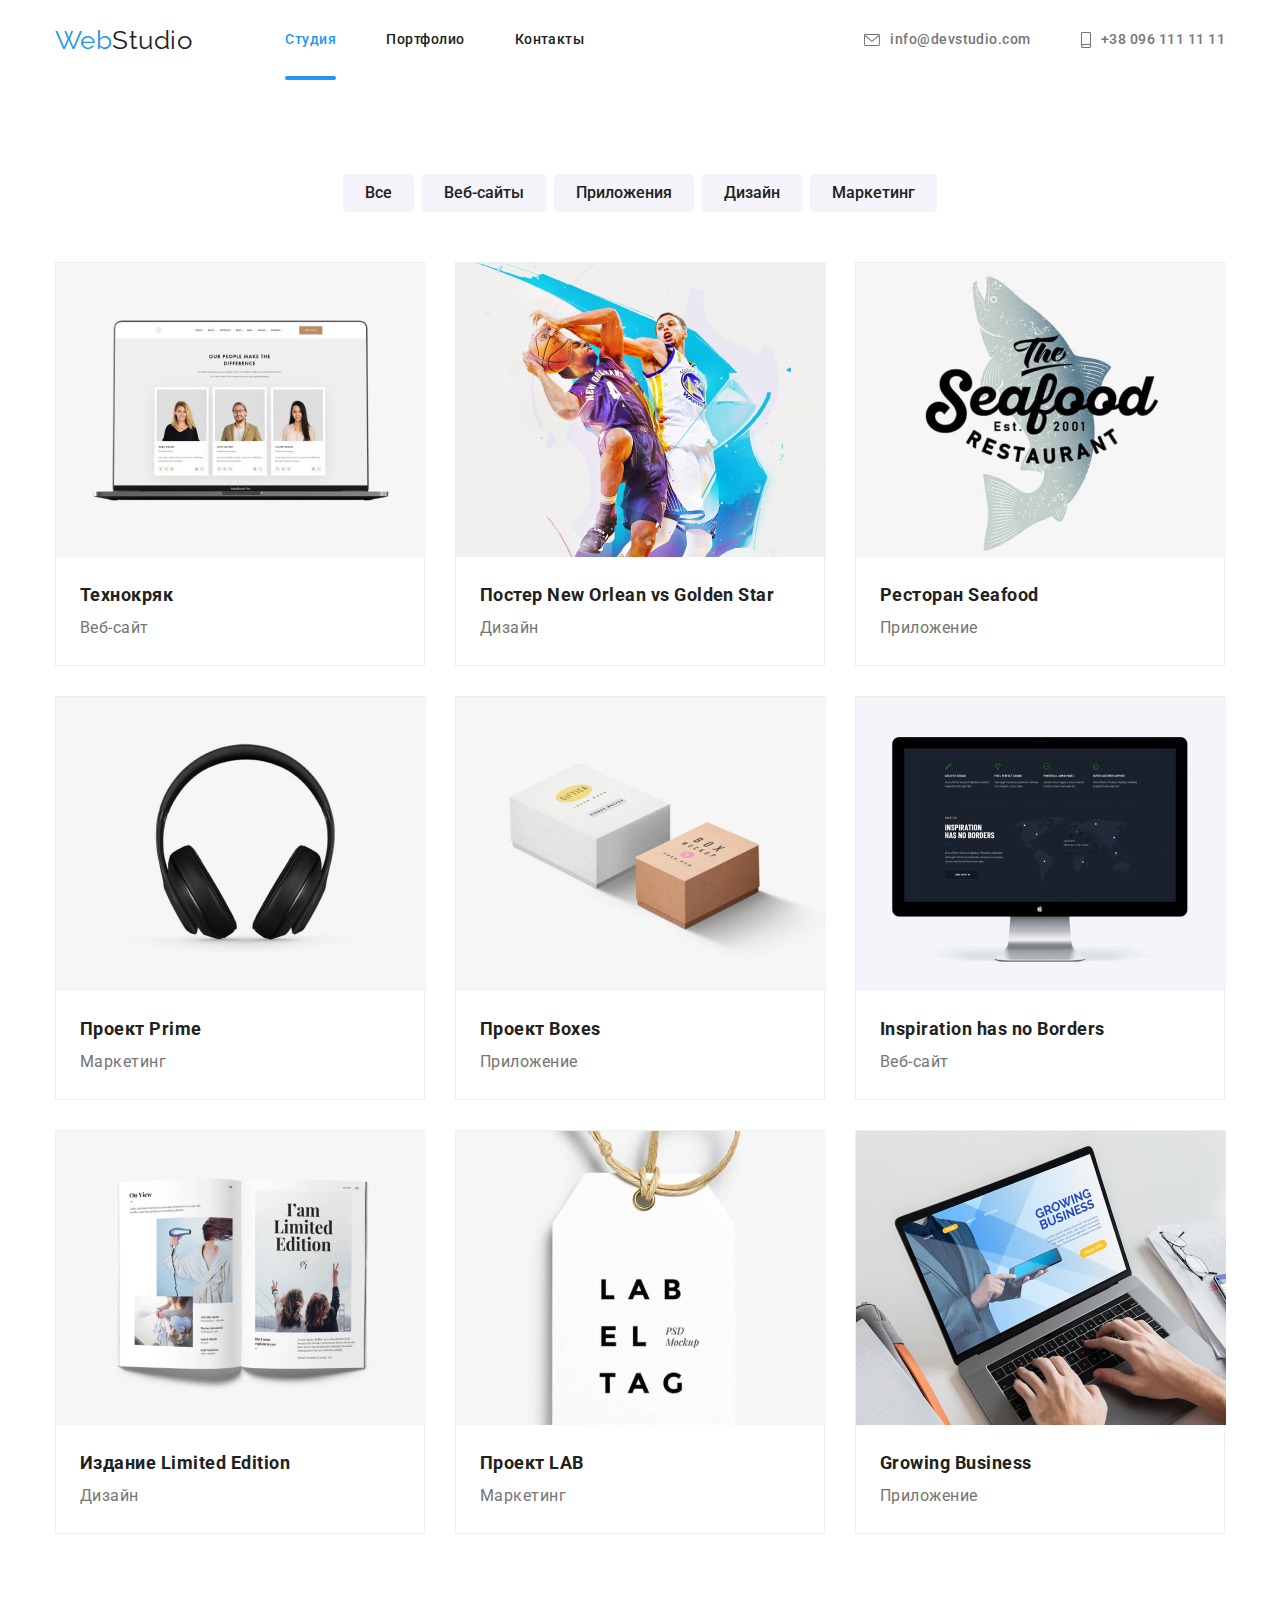
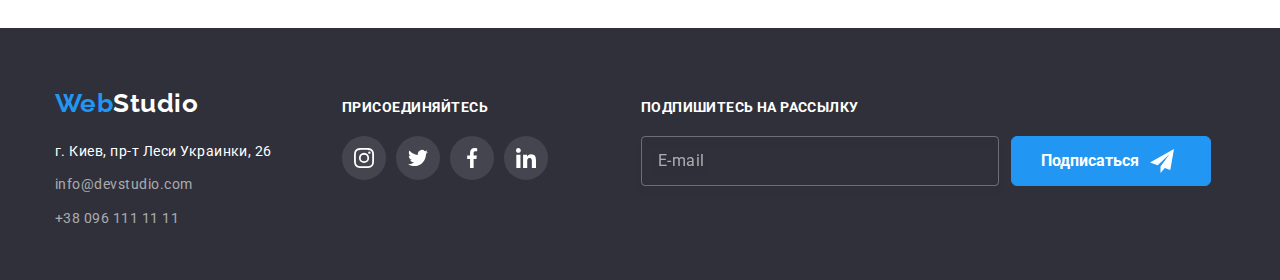
==== commit a4d83ee5: "finished BEM" ====
--- a/portfolio.html
+++ b/portfolio.html
@@ -13,31 +13,29 @@
 <body>
 
 <main>
-    <header class="page-header">
-        <div class="container main-nav">
-            <a href="index.html" class="logo"><span class="title">Web</span>Studio</a>
+    <header class="header">
+        <div class="container header-container">
+            <a href="index.html" class="header__logo"><span class="header__title">Web</span>Studio</a>
             <nav>
                 <ul class="site-nav list">
-                    <li class="item"><a href="./index.html" class="site-nav-link">Студия</a></li>
-                    <li class="item"><a href="./portfolio.html" class="site-nav-link current">Портфолио</a></li>
-                    <li class="item"><a href="" class="site-nav-link">Контакты</a></li>
+                    <li class="site-nav__item"><a href="./index.html" class="site-nav__link current">Студия</a></li>
+                    <li class="site-nav__item"><a href="./portfolio.html" class="site-nav__link">Портфолио</a></li>
+                    <li class="site-nav__item"><a href="" class="site-nav__link">Контакты</a></li>
                 </ul>
             </nav>
             <ul class="nav-contact list">
-                <li class="item"><a class="nav-contact-link mail" href="mailto:info@devstudio.com">
-                        <svg class="nav-contact-icon" width="16" height="12">
+                <li class="nav-contact__item"><a class="nav-contact__link" href="mailto:info@devstudio.com">
+                        <svg class="nav-contact__icon" width="16" height="12">
                             <use href="./imgs/sprite.svg#envelope"></use>
                         </svg>
                         info@devstudio.com</a></li>
-                <li class="item"><a class="nav-contact-link phone" href="tel:+380961111111">
-                        <svg class="nav-contact-icon" width="10" height="16">
+                <li class="nav-contact__item"><a class="nav-contact__link" href="tel:+380961111111">
+                        <svg class="nav-contact__icon" width="10" height="16">
                             <use href="./imgs/sprite.svg#smartphone"></use>
                         </svg>
                         +38 096 111 11 11</a></li>
             </ul>
         </div>
-        
-        <div class="border"></div>
     </header>
         <section class="section">
             <div class="container">
@@ -187,43 +185,44 @@
     <footer class="foot">
         <div class="container container-footer">
             <div class="footer">
-                <a href="./index.html" class="foot-logo"><span class="title">Web</span>Studio</a>
-                <ul class="foot-list list">
-                    <li>
-                        <address class="foot-address">г. Киев, пр-т Леси Украинки, 26</address>
-                    </li>
-                    <li class="item"><a href="mailto:info@devstudio.com" class="foot-contact-link">info@devstudio.com</a>
-                    </li>
-                    <li class="item"><a href="tel:+380961111111" class="foot-contact-link">+38 096 111 11 11</a></li>
+                <a href="./index.html" class="footer__logo"><span class="footer__title">Web</span>Studio</a>
+                <ul class="footer-list list">
+                    <li class="footer-list__item">
+                        <address class="footer-list__address">г. Киев, пр-т Леси Украинки, 26</address>
+                    </li>
+                    <li class="footer-list__item"><a href="mailto:info@devstudio.com"
+                            class="footer-list__link">info@devstudio.com</a></li>
+                    <li class="footer-list__item"><a href="tel:+380961111111" class="footer-list__link">+38 096 111 11
+                            11</a></li>
                 </ul>
             </div>
             <div class="footer footer-join">
-                <h2 class="join-title">присоединяйтесь</h2>
-                <ul class="join-list list">
-                    <li class="item">
-                        <a class="footer-join-link" href="">
-                            <svg class="join-logo" width="20px" height="20px">
+                <h2 class="footer-join__title">присоединяйтесь</h2>
+                <ul class="footer-join__list list">
+                    <li class="footer-join__item">
+                        <a class="footer-join__link" href="">
+                            <svg class="footer-join__icon" width="20px" height="20px">
                                 <use href="./imgs/sprite.svg#instagram"></use>
                             </svg>
                         </a>
                     </li>
-                    <li class="item">
-                        <a class="footer-join-link" href="">
-                            <svg class="join-logo" width="20px" height="20px">
+                    <li class="footer-join__item">
+                        <a class="footer-join__link" href="">
+                            <svg class="footer-join__icon" width="20px" height="20px">
                                 <use href="./imgs/sprite.svg#twitter"></use>
                             </svg>
                         </a>
                     </li>
-                    <li class="item">
-                        <a class="footer-join-link" href="">
-                            <svg class="join-logo" width="20px" height="20px">
+                    <li class="footer-join__item">
+                        <a class="footer-join__link" href="">
+                            <svg class="footer-join__icon" width="20px" height="20px">
                                 <use href="./imgs/sprite.svg#facebook"></use>
                             </svg>
                         </a>
                     </li>
-                    <li class="item">
-                        <a class="footer-join-link" href="">
-                            <svg class="join-logo" width="20px" height="20px">
+                    <li class="footer-join__item">
+                        <a class="footer-join__link" href="">
+                            <svg class="footer-join__icon" width="20px" height="20px">
                                 <use href="./imgs/sprite.svg#linkedin"></use>
                             </svg>
                         </a>
@@ -231,13 +230,13 @@
                 </ul>
             </div>
             <div class="footer footer-singup">
-                <h2 class="signup-title">
+                <h2 class="footer-signup__title">
                     Подпишитесь на рассылку</h2>
-                <form class="signup-form">
-                    <label for="signup-label"></label>
-                    <input type="mail" class="signup-input" name="mail" id="mail" placeholder="E-mail">
-                    <button type="submit" class="signup-button">Подписаться
-                        <svg class="signup-icon" width="24" height="24">
+                <form class="footer-signup__form">
+                    <label for="footer-signup__label"></label>
+                    <input type="mail" class="footer-signup__input" name="mail" id="mail" placeholder="E-mail">
+                    <button type="submit" class="footer-signup__button">Подписаться
+                        <svg class="footer-signup__icon" width="24" height="24">
                             <use href="./imgs/sprite.svg#send-icon"></use>
                         </svg>
                     </button>
--- a/css/main.css
+++ b/css/main.css
@@ -57,7 +57,206 @@
   text-align: center;
 }
 
-.button {
+.backdrop {
+  position: fixed;
+  top: 0;
+  left: 0;
+  width: 100%;
+  height: 100%;
+  background-color: rgba(0, 0, 0, 0.2);
+  opacity: 1;
+  transition: opacity 250ms var(--timing-function);
+}
+
+.backdrop.is-hidden {
+  opacity: 0;
+  pointer-events: none;
+}
+
+.backdrop.is-hidden .modal {
+  transform: translate(-50%, -50%) scale(0.9);
+}
+
+.modal {
+  position: absolute;
+  top: 50%;
+  left: 50%;
+  transform: translate(-50%, -50%) scale(1);
+  min-width: 528px;
+  min-height: 581px;
+  border-radius: 4px;
+  background-color: #fff;
+  transition: transform 250ms var(--timing-function);
+}
+
+.close-button {
+  position: absolute;
+  top: 8px;
+  right: 8px;
+  background-color: transparent;
+  width: 30px;
+  height: 30px;
+  border: 1px solid rgba(0, 0, 0, 0.1);
+  border-radius: 50%;
+}
+
+.close-button:hover .close-icon,
+.close-button:focus .close-icon {
+  fill: var(--accent-color);
+}
+
+.close-icon {
+  position: absolute;
+  top: 8px;
+  right: 8px;
+  fill: black;
+}
+
+:root {
+  --title-text-color: #212121;
+  --secondary-text-color: #757575;
+  --accent-color: #2196f3;
+  --white-color: #ffffff;
+  --timing-function: cubic-bezier(0.4, 0, 0.2, 1);
+}
+
+.section {
+  padding-top: 94px;
+  padding-bottom: 94px;
+}
+
+.padding {
+  padding-top: 94px;
+}
+
+.section.no-padding {
+  padding-top: 0;
+}
+
+/* -----HEADER------ */
+.header-container {
+  display: flex;
+  align-items: center;
+}
+
+.header__title {
+  color: var(--accent-color);
+  font-family: raleway;
+  font-size: 26px;
+  line-height: 1.19;
+}
+
+.header__logo {
+  color: var(--title-text-color);
+  font-family: raleway;
+  font-size: 26px;
+  line-height: 1.19;
+  text-decoration: none;
+  margin-right: 93px;
+}
+
+.site-nav {
+  display: flex;
+}
+
+.site-nav__item:not(:last-child) {
+  margin-right: 50px;
+}
+
+.site-nav__link {
+  position: relative;
+  display: block;
+  padding-top: 32px;
+  padding-bottom: 32px;
+  text-decoration: none;
+  color: var(--title-text-color);
+  font-weight: 500;
+  font-size: 14px;
+  line-height: 1.14;
+  transition: color 250ms var(--timing-function);
+}
+
+.site-nav__link:hover, .site-nav__link:focus {
+  color: var(--accent-color);
+  text-decoration: none;
+}
+
+.site-nav__link.current {
+  color: var(--accent-color);
+}
+
+.site-nav__link.current::after {
+  content: '';
+  position: absolute;
+  bottom: 0;
+  left: 0;
+  width: 100%;
+  height: 4px;
+  display: block;
+  background-color: var(--accent-color);
+  border-radius: 4px;
+}
+
+.nav-contact {
+  display: flex;
+  margin-left: auto;
+  justify-content: flex-end;
+}
+
+.nav-contact__item:not(:last-child) {
+  margin-right: 50px;
+}
+
+.nav-contact__link {
+  display: inline-flex;
+  align-items: center;
+  padding-top: 32px;
+  padding-bottom: 32px;
+  color: var(--secondary-text-color);
+  fill: var(--secondary-text-color);
+  text-decoration: none;
+  font-weight: 500;
+  font-size: 14px;
+  line-height: 1.14;
+  transition: color 250ms var(--timing-function), fill 250ms var(--timing-function);
+}
+
+.nav-contact__link:hover, .nav-contact__link:focus {
+  color: var(--accent-color);
+  text-decoration: none;
+  fill: var(--accent-color);
+}
+
+.nav-contact__icon {
+  margin-right: 10px;
+}
+
+.hero {
+  text-align: center;
+  padding-top: 200px;
+  padding-bottom: 200px;
+  max-width: 1600px;
+  height: 600px;
+  background-image: linear-gradient(to right, rgba(47, 48, 58, 0.4), rgba(47, 48, 58, 0.4)), url(../imgs/hero-bcg.jpg);
+  background-position: center;
+  background-size: cover;
+  background-repeat: no-repeat;
+  background-color: #2f303a;
+  margin: 0 auto;
+}
+
+.hero__title {
+  color: var(--white-color);
+  font-weight: 900;
+  font-size: 44px;
+  line-height: 1.36;
+  margin-top: 0;
+  margin-bottom: 30px;
+  text-align: center;
+  text-transform: uppercase;
+}
+
+.hero__button {
   display: inline-block;
   border: 1px solid var(--accent-color);
   border-radius: 6px;
@@ -73,224 +272,25 @@
   color: var(--white-color);
 }
 
-.backdrop {
-  position: fixed;
-  top: 0;
-  left: 0;
-  width: 100%;
-  height: 100%;
-  background-color: rgba(0, 0, 0, 0.2);
-  opacity: 1;
-  transition: opacity 250ms var(--timing-function);
-}
-
-.backdrop.is-hidden {
-  opacity: 0;
-  pointer-events: none;
-}
-
-.backdrop.is-hidden .modal {
-  transform: translate(-50%, -50%) scale(0.9);
-}
-
-.modal {
-  position: absolute;
-  top: 50%;
-  left: 50%;
-  transform: translate(-50%, -50%) scale(1);
-  min-width: 528px;
-  min-height: 581px;
-  border-radius: 4px;
-  background-color: #fff;
-  transition: transform 250ms var(--timing-function);
-}
-
-.close-button {
-  position: absolute;
-  top: 8px;
-  right: 8px;
-  background-color: transparent;
-  width: 30px;
-  height: 30px;
-  border: 1px solid rgba(0, 0, 0, 0.1);
-  border-radius: 50%;
-}
-
-.close-button:hover .close-icon,
-.close-button:focus .close-icon {
-  fill: var(--accent-color);
-}
-
-.close-icon {
-  position: absolute;
-  top: 8px;
-  right: 8px;
-  fill: black;
-}
-
-:root {
-  --title-text-color: #212121;
-  --secondary-text-color: #757575;
-  --accent-color: #2196f3;
-  --white-color: #ffffff;
-  --timing-function: cubic-bezier(0.4, 0, 0.2, 1);
-}
-
-.section {
-  padding-top: 94px;
-  padding-bottom: 94px;
-}
-
-.padding {
-  padding-top: 94px;
-}
-
-.section.no-padding {
-  padding-top: 0;
-}
-
-/* -----HEADER------ */
-.site-nav-link.current {
-  color: var(--accent-color);
-}
-
-.site-nav-link.current::after {
-  content: '';
-  position: absolute;
-  bottom: 0;
-  left: 0;
-  width: 100%;
-  height: 4px;
-  display: block;
-  background-color: var(--accent-color);
-  border-radius: 4px;
-}
-
-.title {
-  color: var(--accent-color);
-  font-family: raleway;
-  font-size: 26px;
-  line-height: 1.19;
-}
-
-.logo {
-  color: var(--title-text-color);
-  font-family: raleway;
-  font-size: 26px;
-  line-height: 1.19;
-  text-decoration: none;
-  margin-right: 93px;
-}
-
-.main-nav {
-  display: flex;
-  align-items: center;
-}
-
-.site-nav {
-  display: flex;
-}
-
-.site-nav .item:not(:last-child) {
-  margin-right: 50px;
-}
-
-.nav-contact {
-  display: flex;
-  margin-left: auto;
-  justify-content: flex-end;
-}
-
-.nav-contact .item:not(:last-child) {
-  margin-right: 50px;
-}
-
-.site-nav-link {
-  position: relative;
-  display: block;
-  padding-top: 32px;
-  padding-bottom: 32px;
-  text-decoration: none;
-  color: var(--title-text-color);
-  font-weight: 500;
-  font-size: 14px;
-  line-height: 1.14;
-  transition: color 250ms var(--timing-function);
-}
-
-.site-nav-link:hover, .site-nav-link:focus {
-  color: var(--accent-color);
-  text-decoration: none;
-}
-
-.nav-contact-link {
-  display: inline-flex;
-  align-items: center;
-  padding-top: 32px;
-  padding-bottom: 32px;
-  color: var(--secondary-text-color);
-  fill: var(--secondary-text-color);
-  text-decoration: none;
-  font-weight: 500;
-  font-size: 14px;
-  line-height: 1.14;
-  transition: color 250ms var(--timing-function), fill 250ms var(--timing-function);
-}
-
-.nav-contact-link:hover, .nav-contact-link:focus {
-  color: var(--accent-color);
-  text-decoration: none;
-  fill: var(--accent-color);
-}
-
-.nav-contact-icon {
-  margin-right: 10px;
-}
-
-.hero {
-  text-align: center;
-  padding-top: 200px;
-  padding-bottom: 200px;
-  max-width: 1600px;
-  height: 600px;
-  background-image: linear-gradient(to right, rgba(47, 48, 58, 0.4), rgba(47, 48, 58, 0.4)), url(../imgs/hero-bcg.jpg);
-  background-position: center;
-  background-size: cover;
-  background-repeat: no-repeat;
-  background-color: #2f303a;
-  margin: 0 auto;
-}
-
-.hero-title {
-  color: var(--white-color);
-  font-weight: 900;
-  font-size: 44px;
-  line-height: 1.36;
-  margin-top: 0;
-  margin-bottom: 30px;
-  text-align: center;
-  text-transform: uppercase;
-}
-
 .spec-list {
   display: flex;
   width: 1170px;
 }
 
-.spec-list .item {
+.spec-list__item {
   width: 270px;
   padding: 0;
 }
 
-.spec-list .item:not(:last-child) {
+.spec-list__item:not(:last-child) {
   margin-right: 30px;
 }
 
-.spec-list .item::before {
+.spec-list__item::before {
   margin-bottom: 30px;
 }
 
-.spec-list .item:nth-child(1):before {
+.spec-list__item:nth-child(1):before {
   display: block;
   content: '';
   background-image: url(../imgs/attention-detail.svg);
@@ -300,7 +300,7 @@
   background-size: contain;
 }
 
-.spec-list .item:nth-child(2):before {
+.spec-list__item:nth-child(2):before {
   display: block;
   content: '';
   background-image: url(../imgs/punctuality.svg);
@@ -310,7 +310,7 @@
   background-size: contain;
 }
 
-.spec-list .item:nth-child(3):before {
+.spec-list__item:nth-child(3):before {
   display: block;
   content: '';
   background-image: url(../imgs/planning.svg);
@@ -320,7 +320,7 @@
   background-size: contain;
 }
 
-.spec-list .item:nth-child(4):before {
+.spec-list__item:nth-child(4):before {
   display: block;
   content: '';
   background-image: url(../imgs/modern-tech.svg);
@@ -330,7 +330,7 @@
   background-size: contain;
 }
 
-.spec-list-title {
+.spec-list__title {
   color: var(--title-text-color);
   font-weight: 700;
   font-size: 14px;
@@ -339,7 +339,7 @@
   margin-bottom: 10px;
 }
 
-.spec-list-text {
+.spec-list__text {
   font-size: 14px;
   line-height: 1.71;
   margin: 0;
@@ -349,13 +349,17 @@
   display: flex;
 }
 
-.work-list .item {
+.work-list__item {
   width: 370px;
   margin-bottom: 0;
 }
 
-.work-list .item:not(:last-child) {
+.work-list__item:not(:last-child) {
   margin-right: 30px;
+}
+
+.team-bcg {
+  background-color: #f5f4fa;
 }
 
 .team-list {
@@ -364,25 +368,21 @@
   margin-left: auto;
 }
 
-.team-name,
-.team-text {
-  text-align: center;
-}
-
-.team-list > .item {
+.team-list__item {
   background-color: var(--white-color);
   box-shadow: 0px 1px 3px rgba(0, 0, 0, 0.12), 0px 1px 1px rgba(0, 0, 0, 0.14), 0px 2px 1px rgba(0, 0, 0, 0.2);
 }
 
-.team-list > .item:not(:last-child) {
+.team-list__item:not(:last-child) {
   margin-right: 30px;
 }
 
-.team-bcg {
-  background-color: #f5f4fa;
-}
-
-.team-name {
+.team-list__info {
+  padding-top: 30px;
+  padding-bottom: 30px;
+}
+
+.team-list__name {
   margin-bottom: 10px;
   padding: 0;
   color: var(--title-text-color);
@@ -390,32 +390,29 @@
   font-size: 16px;
   line-height: 1.19;
   text-decoration: none;
-}
-
-.team-text {
+  text-align: center;
+}
+
+.team-list__text {
   padding: 0;
   margin-bottom: 16px;
   color: var(--secondary-text-color);
   font-size: 16px;
   line-height: 1.19;
   text-decoration: none;
-}
-
-.team-link-list {
+  text-align: center;
+}
+
+.social-list {
   display: flex;
   justify-content: center;
 }
 
-.team-link-list .item:not(:last-child) {
+.social-list__item:not(:last-child) {
   margin-right: 10px;
 }
 
-.team-info {
-  padding-top: 30px;
-  padding-bottom: 30px;
-}
-
-.social-link {
+.social-list__link {
   display: inline-block;
   background-color: transparent;
   width: 44px;
@@ -424,17 +421,17 @@
   transition: background-color 250ms var(--timing-function);
 }
 
-.social-link:hover, .social-link:focus {
+.social-list__link:hover, .social-list__link:focus {
   width: 44px;
   height: 44px;
   background-color: var(--accent-color);
 }
 
-.social-link:hover .link-icon, .social-link:focus .link-icon {
+.social-list__link:hover .social-list__icon, .social-list__link:focus .social-list__icon {
   fill: var(--white-color);
 }
 
-.link-icon {
+.social-list__icon {
   margin: 12px;
   fill: #afb1b8;
   transition: fill 250ms var(--timing-function);
@@ -445,11 +442,11 @@
   justify-content: center;
 }
 
-.clients-list .item:not(:last-child) {
+.clients-list__item:not(:last-child) {
   margin-right: 30px;
 }
 
-.client-link {
+.clients-list__link {
   display: inline-block;
   width: 170px;
   height: 92px;
@@ -459,7 +456,7 @@
   transition: fill 250ms var(--timing-function), border-color 250ms var(--timing-function);
 }
 
-.client-link:hover, .client-link:focus {
+.clients-list__link:hover, .clients-list__link:focus {
   fill: var(--accent-color);
   border-color: var(--accent-color);
 }
@@ -586,14 +583,12 @@
   align-items: baseline;
 }
 
-.foot-address {
-  color: var(--white-color);
-  font-style: normal;
-  font-size: 14px;
-  line-height: 1.74;
-}
-
-.foot-logo {
+.footer {
+  display: flex;
+  flex-direction: column;
+}
+
+.footer__logo {
   display: inline-block;
   margin-bottom: 20px;
   color: var(--white-color);
@@ -604,7 +599,21 @@
   text-decoration: none;
 }
 
-.foot-contact-link {
+.footer__title {
+  color: var(--accent-color);
+  font-family: raleway;
+  font-size: 26px;
+  line-height: 1.19;
+}
+
+.footer-list__address {
+  color: var(--white-color);
+  font-style: normal;
+  font-size: 14px;
+  line-height: 1.74;
+}
+
+.footer-list__link {
   display: inline-block;
   color: rgba(255, 255, 255, 0.6);
   font-weight: 400;
@@ -614,25 +623,20 @@
   transition: color 250ms var(--timing-function);
 }
 
-.foot-contact-link .item:not(:last-child) {
+.footer-list__link:hover, .footer-list__link:focus {
+  color: var(--accent-color);
+  text-decoration: none;
+}
+
+.footer-list__item:not(:last-child) {
   margin-bottom: 9px;
-}
-
-.foot-list .foot-contact-link:hover, .foot-list .foot-contact-link:focus {
-  color: var(--accent-color);
-  text-decoration: none;
-}
-
-.footer {
-  display: flex;
-  flex-direction: column;
 }
 
 .footer-join {
   margin-left: 70px;
 }
 
-.join-title {
+.footer-join__title {
   color: var(--white-color);
   text-transform: uppercase;
   font-weight: 700;
@@ -641,16 +645,16 @@
   margin-bottom: 20px;
 }
 
-.join-list {
+.footer-join__list {
   display: flex;
   justify-content: center;
 }
 
-.join-list .item:not(:last-child) {
+.footer-join__item:not(:last-child) {
   margin-right: 10px;
 }
 
-.footer-join-link {
+.footer-join__link {
   display: inline-block;
   background-color: rgba(255, 255, 255, 0.1);
   width: 44px;
@@ -659,19 +663,19 @@
   transition: background-color 250ms var(--timing-function);
 }
 
-.footer-join-link:hover, .footer-join-link:focus {
+.footer-join__link:hover, .footer-join__link:focus {
   background-color: var(--accent-color);
   width: 44px;
   height: 44px;
   border-radius: 50%;
 }
 
-.footer-join-link .join-logo {
+.footer-join__icon {
   margin: 12px;
   fill: var(--white-color);
 }
 
-.signup-title {
+.footer-signup__title {
   margin-left: 93px;
   margin-bottom: 20px;
   font-weight: 700;
@@ -682,13 +686,13 @@
   color: #ffffff;
 }
 
-.signup-form {
+.footer-signup__form {
   margin-left: 93px;
   display: flex;
   align-items: center;
 }
 
-.signup-input {
+.footer-signup__input {
   height: 50px;
   width: 358px;
   padding-left: 16px;
@@ -699,7 +703,7 @@
   border-radius: 4px;
 }
 
-.signup-input::placeholder {
+.footer-signup__input::placeholder {
   font-weight: normal;
   font-size: 16px;
   line-height: 1.25;
@@ -707,12 +711,12 @@
   color: rgba(255, 255, 255, 0.6);
 }
 
-.signup-input:focus {
+.footer-signup__input:focus {
   border: 1px solid var(--accent-color);
   outline: none;
 }
 
-.signup-button {
+.footer-signup__button {
   display: flex;
   align-items: center;
   margin-left: 12px;
@@ -734,7 +738,7 @@
   fill: var(--white-color);
 }
 
-.signup-icon {
+.footer-signup__icon {
   margin-left: 11px;
 }
 
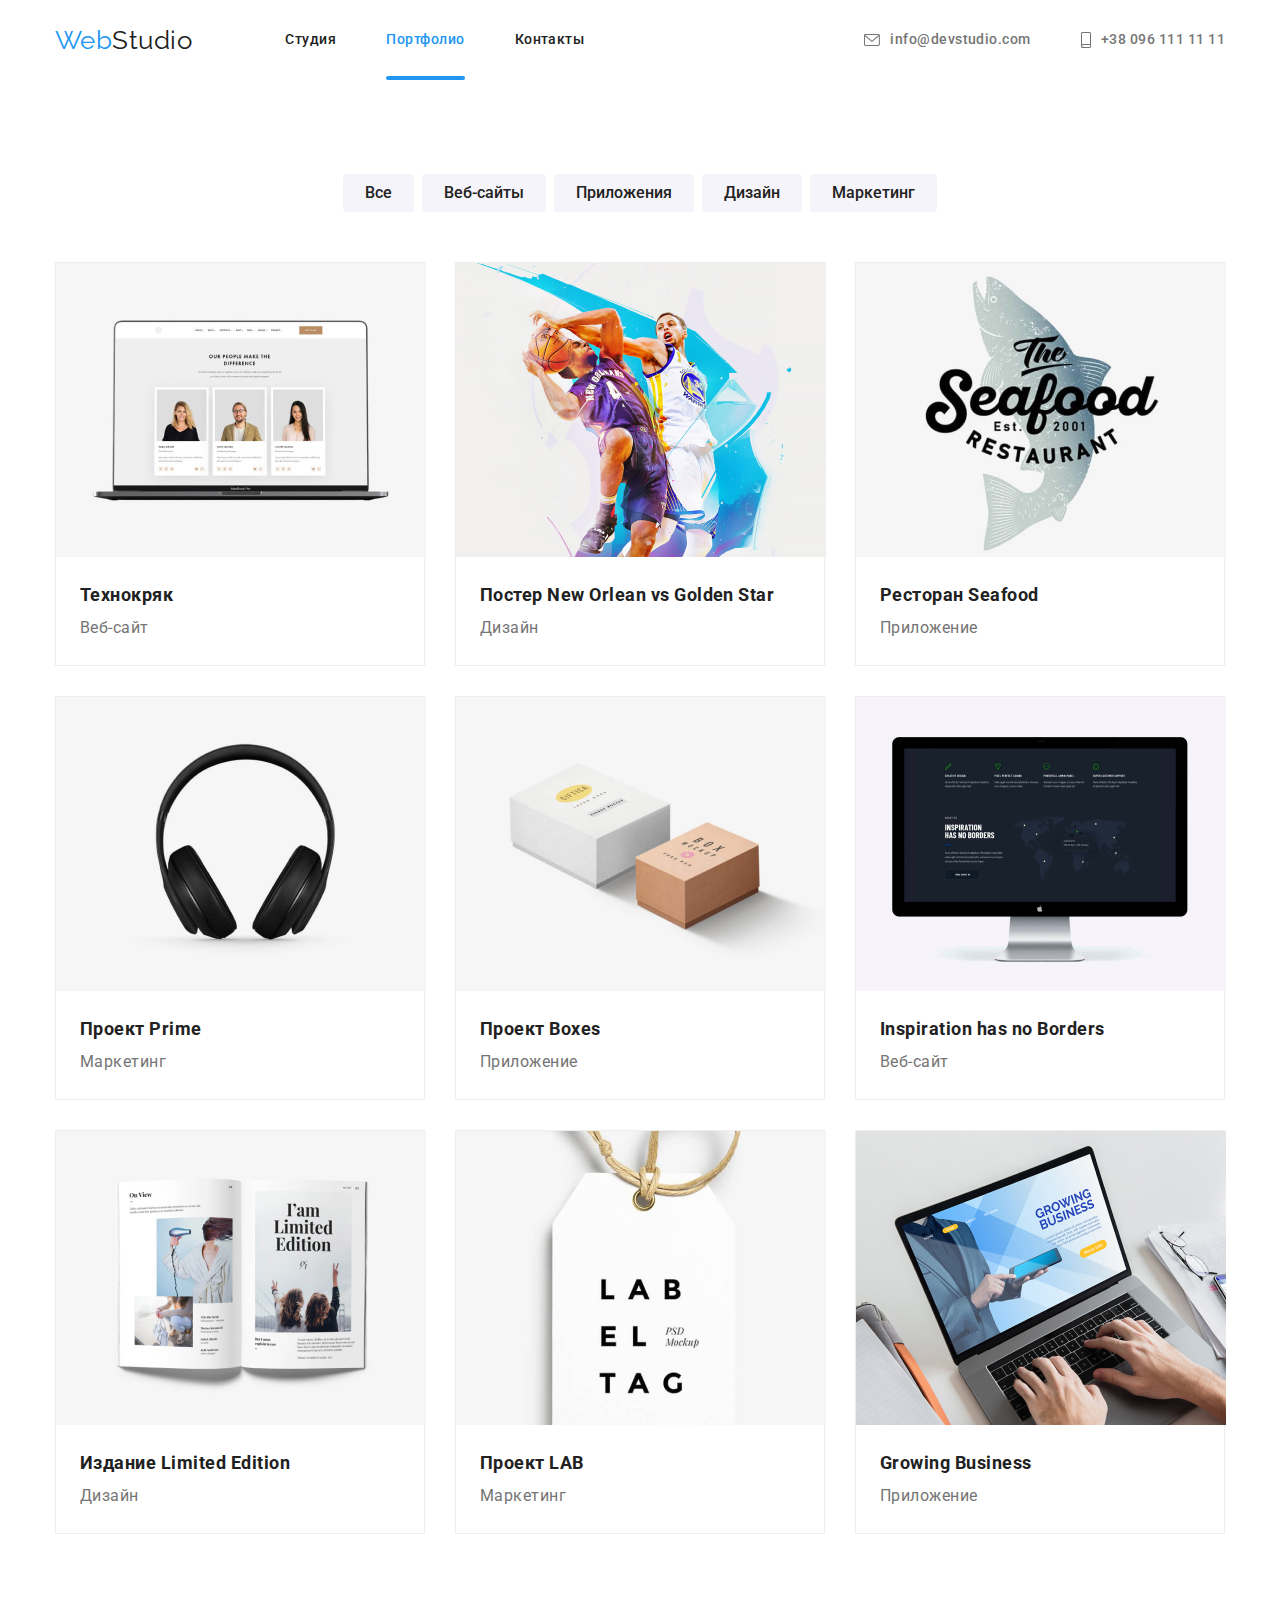
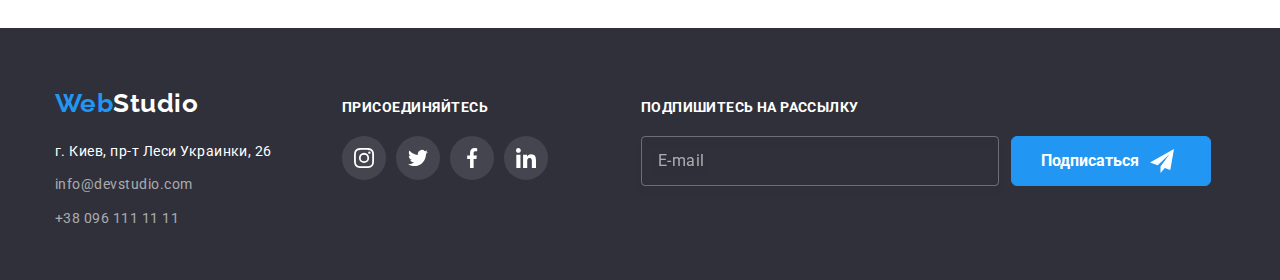
==== commit dcac5c21: "added current effect" ====
--- a/portfolio.html
+++ b/portfolio.html
@@ -18,8 +18,8 @@
             <a href="index.html" class="header__logo"><span class="header__title">Web</span>Studio</a>
             <nav>
                 <ul class="site-nav list">
-                    <li class="site-nav__item"><a href="./index.html" class="site-nav__link current">Студия</a></li>
-                    <li class="site-nav__item"><a href="./portfolio.html" class="site-nav__link">Портфолио</a></li>
+                    <li class="site-nav__item"><a href="./index.html" class="site-nav__link">Студия</a></li>
+                    <li class="site-nav__item"><a href="./portfolio.html" class="site-nav__link current">Портфолио</a></li>
                     <li class="site-nav__item"><a href="" class="site-nav__link">Контакты</a></li>
                 </ul>
             </nav>
